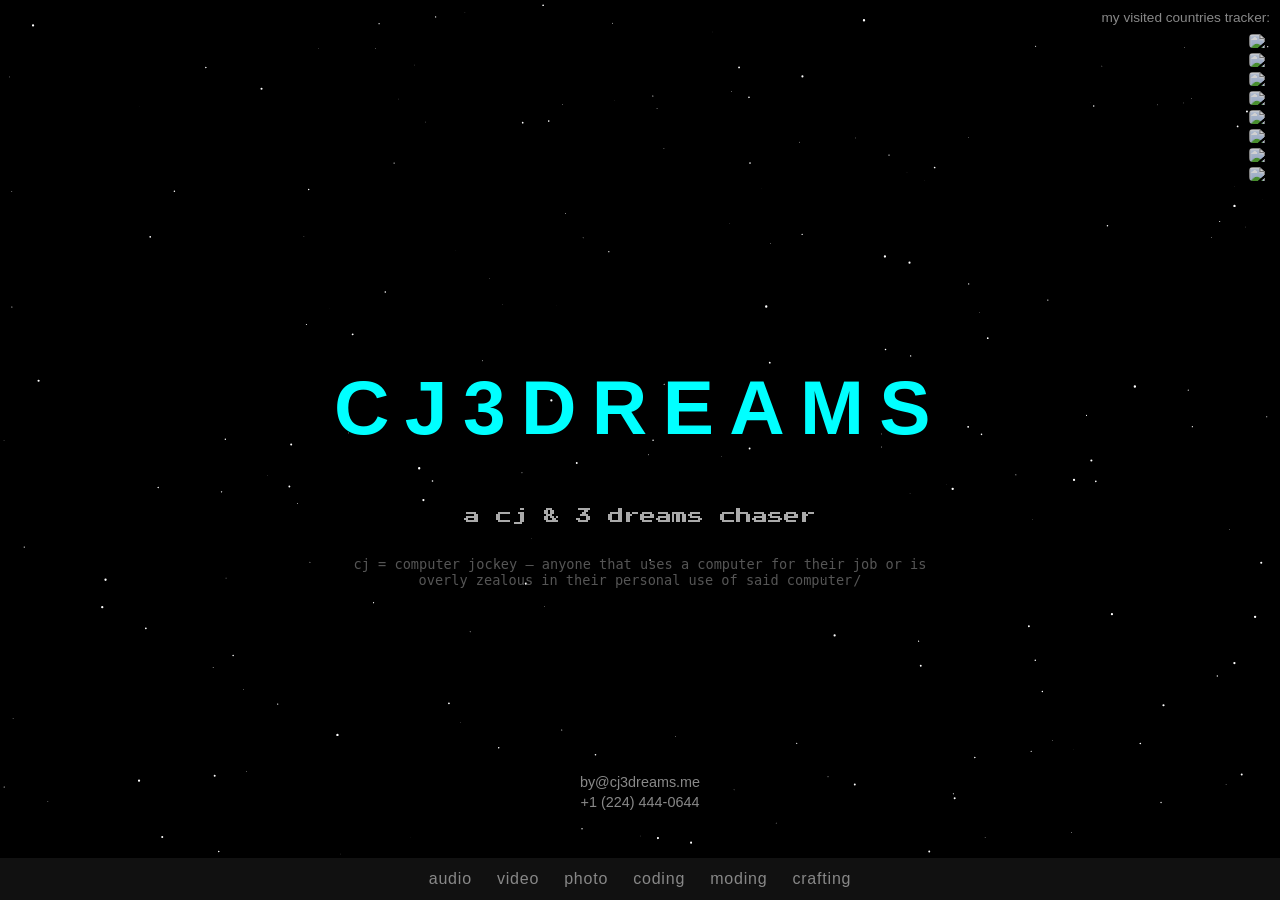
==== index.html @ e247a21a "Update index.html" ====
<!DOCTYPE html>
<html lang="en">
<head>
<meta charset="UTF-8">
<meta name="viewport" content="width=device-width, initial-scale=1.0">
<title>cj3dreams</title>
<style>

@keyframes slideIn { to {opacity:1; transform:translateY(0);} }
@keyframes fadeIn { to {opacity:1; transform:translateY(0);} }
@keyframes blink { 50% {opacity:0;} }
@keyframes fadeCosmos { 0%,100%{opacity:1;} 50%{opacity:0.9;} }

@keyframes pulse {
  0%,100% { color:#888; }
  50% { color:#00ffff; }
}

@media (max-width:768px){
  .hero h1{font-size:15vw;}   /* Увеличил CJ3DREAMS */
  .hero p{font-size:1rem;}
  footer{gap:10px; font-size:0.75rem;} /* Сделал меньше текст в footer */
  .flags img{width:18px;height:12px;}
}

body, html {
  margin:0; padding:0;
  font-family: 'Poppins', sans-serif;
  background:#000;
  color:#fff;
  overflow-x:hidden;
  position: relative;
}

canvas { position: fixed; top:0; left:0; z-index:0; }

.hero {
  position: relative; z-index:1;
  display: flex; flex-direction: column;
  justify-content: center; align-items: center;
  height:100vh; text-align:center; padding:0 20px;
}

.hero h1 {
  font-size:6vw;
  font-weight:900;
  letter-spacing:0.2em;
  color:#00ffff;
  text-transform:uppercase;
  opacity:0.9;
  animation: fadeSlideIn 2s ease-out forwards, pulseOpacity 12s ease-in-out infinite;
}

@keyframes fadeSlideIn {
  0% { opacity:0; transform: translateY(-50px); }
  50% { opacity:1; transform: translateY(20px); }
  100% { opacity:1; transform: translateY(0); }
}
@keyframes pulseOpacity {
  0%,20%   { opacity:0.9; } 
  50%      { opacity:0.5; } 
  80%,95% { opacity:0.9; } 
}

.hero p {
  font-family: 'Press Start 2P', monospace;
  font-size:1.0rem; margin-top:0.3rem;
  color:#aaa; opacity:0; transform:translateY(15px);
  animation:fadeIn 2s 2s forwards;
  position: relative;
  transition: color 0.1s, left 0.1s, top 0.1s;
}

@font-face {
    font-family: 'Telegrama';
    font-style: normal;
    font-weight: 400;
    src: local('Telegrama'), url('https://fonts.cdnfonts.com/s/26438/telegraw.woff') format('woff');
}

.hero small {
  font-family: 'Telegrama', monospace;  display: block;
  font-size: 0.85rem; color: #555; margin-top: 16px; max-width: 600px;
  text-align: center;
}

.cursor-blink::after {
  content:"/";
  animation: blink 1s steps(1) infinite;
  margin-left:1px;
}

footer {
  position: fixed; bottom:0; width:100%;
  background:#111; padding:12px 0;
  display:flex; justify-content:center; gap:25px;
  font-size:1rem; letter-spacing:0.05em; color:#888; z-index:1;
}
footer span:hover { color:#00ffff; cursor:pointer; transition:0.3s; }

.flags {
  position: fixed; top:10px; right:10px;
  display:flex; flex-direction:column;
  gap:5px; align-items:flex-end; z-index:1;
}
.flags small {
  color:#888; margin-bottom:4px; font-size:0.85rem;
  text-transform: lowercase;
  animation: pulse 3s infinite;
}
.flags img { 
  width:21px; 
  height:14px; 
  opacity:0.82; 
  border-radius:4px; 
  transition: transform 0.3s; 
}
.flags img:hover { transform: scale(1.5); }

.info-cards {
  position: fixed; left:50%; transform:translateX(-50%);
  bottom:90px; display:flex; flex-direction:column; gap:4px;
  z-index:1; align-items:center; color:#888; font-size:0.9rem;
  text-align:center;
}
.info-cards div { cursor: pointer; transition: color 0.3s; }
.info-cards div:hover { color: #00ffff; }

</style>

<link href="https://fonts.googleapis.com/css2?family=Press+Start+2P&display=swap" rel="stylesheet">
</head>
<body>

<audio id="bg-music" loop>
  <source src="audio.mp3" type="audio/mpeg">
  <source src="audio.ogg" type="audio/ogg">
</audio>

<canvas id="stars"></canvas>

<div class="hero">
  <h1>CJ3DREAMS</h1>
  <p id="glitch-text">a cj & 3 dreams chaser</p>
  <small class="cursor-blink">cj = computer jockey — anyone that uses a computer for their job or is overly zealous in their personal use of said computer</small>
</div>

<div class="flags">
  <small>my visited countries tracker:</small>
<img src="https://cdn.jsdelivr.net/gh/lipis/flag-icons/flags/4x3/de.svg" alt="Germany">
<img src="https://cdn.jsdelivr.net/gh/lipis/flag-icons/flags/4x3/dk.svg" alt="Denmark">
<img src="https://cdn.jsdelivr.net/gh/lipis/flag-icons/flags/4x3/fr.svg" alt="France">
<img src="https://cdn.jsdelivr.net/gh/lipis/flag-icons/flags/4x3/kz.svg" alt="Kazakhstan">
<img src="https://cdn.jsdelivr.net/gh/lipis/flag-icons/flags/4x3/tj.svg" alt="Tajikistan">
<img src="https://cdn.jsdelivr.net/gh/lipis/flag-icons/flags/4x3/tr.svg" alt="Turkey">
<img src="https://cdn.jsdelivr.net/gh/lipis/flag-icons/flags/4x3/uz.svg" alt="Uzbekistan">
<img src="https://cdn.jsdelivr.net/gh/lipis/flag-icons/flags/4x3/us.svg" alt="USA">
</div>

<footer>
  <span>audio</span>
  <span>video</span>
  <span>photo</span>
  <span>coding</span>
  <span>moding</span>
  <span>crafting</span>
</footer>

<div class="info-cards">
  <div onclick="window.location='mailto:by@cj3dreams.me'">by@cj3dreams.me</div>
  <div onclick="window.location='tel:+12244440644'">+1 (224) 444-0644</div>
</div>

<script>
const canvas = document.getElementById('stars');
const ctx = canvas.getContext('2d');

let stars = [];
function createStars() {
  const w = canvas.width = window.innerWidth;
  const h = canvas.height = window.innerHeight;
  const starsCount = Math.floor((w*h)/5000);
  stars = [];
  for(let i=0;i<starsCount;i++){
    stars.push({x:Math.random()*w, y:Math.random()*h, r:Math.random()*1.2, d:Math.random()*0.5+0.1});
  }
}
createStars();

function drawStars(){
  ctx.clearRect(0,0,canvas.width,canvas.height);
  ctx.fillStyle = 'white';
  ctx.beginPath();
  stars.forEach(s=>{
    ctx.moveTo(s.x,s.y);
    ctx.arc(s.x,s.y,s.r,0,Math.PI*2);
  });
  ctx.fill();
  updateStars();
}

function updateStars(){
  stars.forEach(s=>{
    s.y += s.d*0.2;
    if(s.y>canvas.height) s.y=0;
  });
}

function animate(){
  drawStars();
  requestAnimationFrame(animate);
}
animate();

window.addEventListener('resize', ()=>{ createStars(); });

// === FIX AUTOPLAY ===
const bgMusic = document.getElementById("bg-music");
document.body.addEventListener("click", () => {
  bgMusic.play().catch(()=>{});
}, { once:true });

// === GLITCH EFFECT ===
const glitchText = document.getElementById('glitch-text');
const originalText = glitchText.textContent;
glitchText.innerHTML = originalText.split('').map(c => `<span>${c}</span>`).join('');

const spans = glitchText.querySelectorAll('span');

function applyGlitch() {
  glitchText.style.background = 'linear-gradient(90deg, #fff 20%, #aaa 50%, #fff 80%)';
  glitchText.style.backgroundClip = 'text';
  glitchText.style.webkitBackgroundClip = 'text';
  glitchText.style.color = 'transparent';

  spans.forEach(span => {
    if(Math.random() < 0.15) { 
      const x = (Math.random()-0.3) * 2.1; 
      const y = (Math.random()-0.4) * 2.1;
      const gray = Math.floor(Math.random() * 100 + 150);
      span.style.position = 'relative';
      span.style.left = `${x}px`;
      span.style.top = `${y}px`;
      span.style.color = `rgb(${gray},${gray},${gray})`;
    } else {
      span.style.left = '1px';
      span.style.top = '0px';
      span.style.color = '#aaa';
    }
  });
}

function resetGlitch() {
  glitchText.style.background = 'none';
  glitchText.style.color = '#aaa';
  spans.forEach(span => {
    span.style.left = '0px';
    span.style.top = '0px';
    span.style.color = '#aaa';
  });
}

function glitchBurst(times=3, delay=120) {
  if(times <= 0) {
    setTimeout(() => glitchBurst(3, delay), 500 + Math.random()*1000);
    return;
  }
  applyGlitch();
  setTimeout(() => {
    resetGlitch();
    setTimeout(() => glitchBurst(times - 1, delay), delay);
  }, delay);
}

glitchBurst();
</script>

</body>
</html>
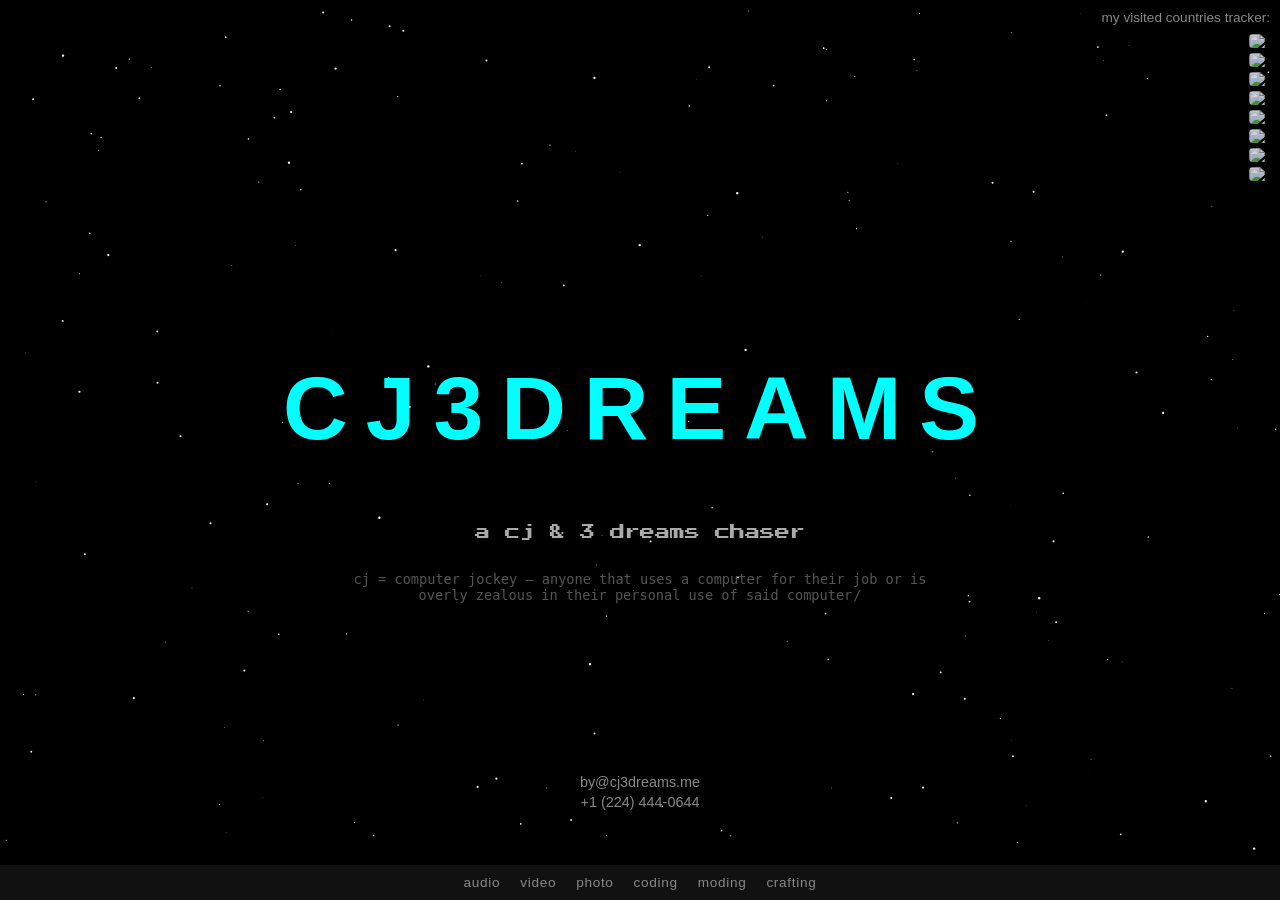
==== commit fbceb464: "Update index.html" ====
--- a/index.html
+++ b/index.html
@@ -17,9 +17,9 @@
 }
 
 @media (max-width:768px){
-  .hero h1{font-size:15vw;}   /* Увеличил CJ3DREAMS */
-  .hero p{font-size:1rem;}
-  footer{gap:10px; font-size:0.75rem;} /* Сделал меньше текст в footer */
+  .hero h1{font-size:17vw;}   /* Увеличил CJ3DREAMS в мобилке */
+  .hero p{font-size:0.9rem;}  /* Уменьшил подпись */
+  footer{gap:8px; font-size:0.7rem;} /* Меньше текст в footer */
   .flags img{width:18px;height:12px;}
 }
 
@@ -42,7 +42,7 @@
 }
 
 .hero h1 {
-  font-size:6vw;
+  font-size:7vw;   /* Увеличил на ПК */
   font-weight:900;
   letter-spacing:0.2em;
   color:#00ffff;
@@ -64,7 +64,7 @@
 
 .hero p {
   font-family: 'Press Start 2P', monospace;
-  font-size:1.0rem; margin-top:0.3rem;
+  font-size:0.95rem; margin-top:0.3rem; /* Чуть уменьшил */
   color:#aaa; opacity:0; transform:translateY(15px);
   animation:fadeIn 2s 2s forwards;
   position: relative;
@@ -92,9 +92,9 @@
 
 footer {
   position: fixed; bottom:0; width:100%;
-  background:#111; padding:12px 0;
-  display:flex; justify-content:center; gap:25px;
-  font-size:1rem; letter-spacing:0.05em; color:#888; z-index:1;
+  background:#111; padding:10px 0;
+  display:flex; justify-content:center; gap:20px;
+  font-size:0.85rem; letter-spacing:0.05em; color:#888; z-index:1;
 }
 footer span:hover { color:#00ffff; cursor:pointer; transition:0.3s; }
 
@@ -214,13 +214,33 @@
 
 window.addEventListener('resize', ()=>{ createStars(); });
 
-// === FIX AUTOPLAY ===
 const bgMusic = document.getElementById("bg-music");
-document.body.addEventListener("click", () => {
-  bgMusic.play().catch(()=>{});
-}, { once:true });
-
-// === GLITCH EFFECT ===
+
+function fadeAudio(audio, fadeIn = true, duration = 2000) {
+  let step = 0.05;
+  let interval = duration / (1/step);
+  if (fadeIn) {
+    audio.volume = 0;
+    audio.play().catch(()=>{});
+    let fade = setInterval(() => {
+      if (audio.volume < 1) audio.volume = Math.min(1, audio.volume + step);
+      else clearInterval(fade);
+    }, interval);
+  } else {
+    let fade = setInterval(() => {
+      if (audio.volume > 0) audio.volume = Math.max(0, audio.volume - step);
+      else { audio.pause(); clearInterval(fade); }
+    }, interval);
+  }
+}
+
+function startMusic() {
+  fadeAudio(bgMusic, true, 1500);
+}
+document.body.addEventListener("click", startMusic, { once:true });
+document.body.addEventListener("wheel", startMusic, { once:true });
+
+
 const glitchText = document.getElementById('glitch-text');
 const originalText = glitchText.textContent;
 glitchText.innerHTML = originalText.split('').map(c => `<span>${c}</span>`).join('');
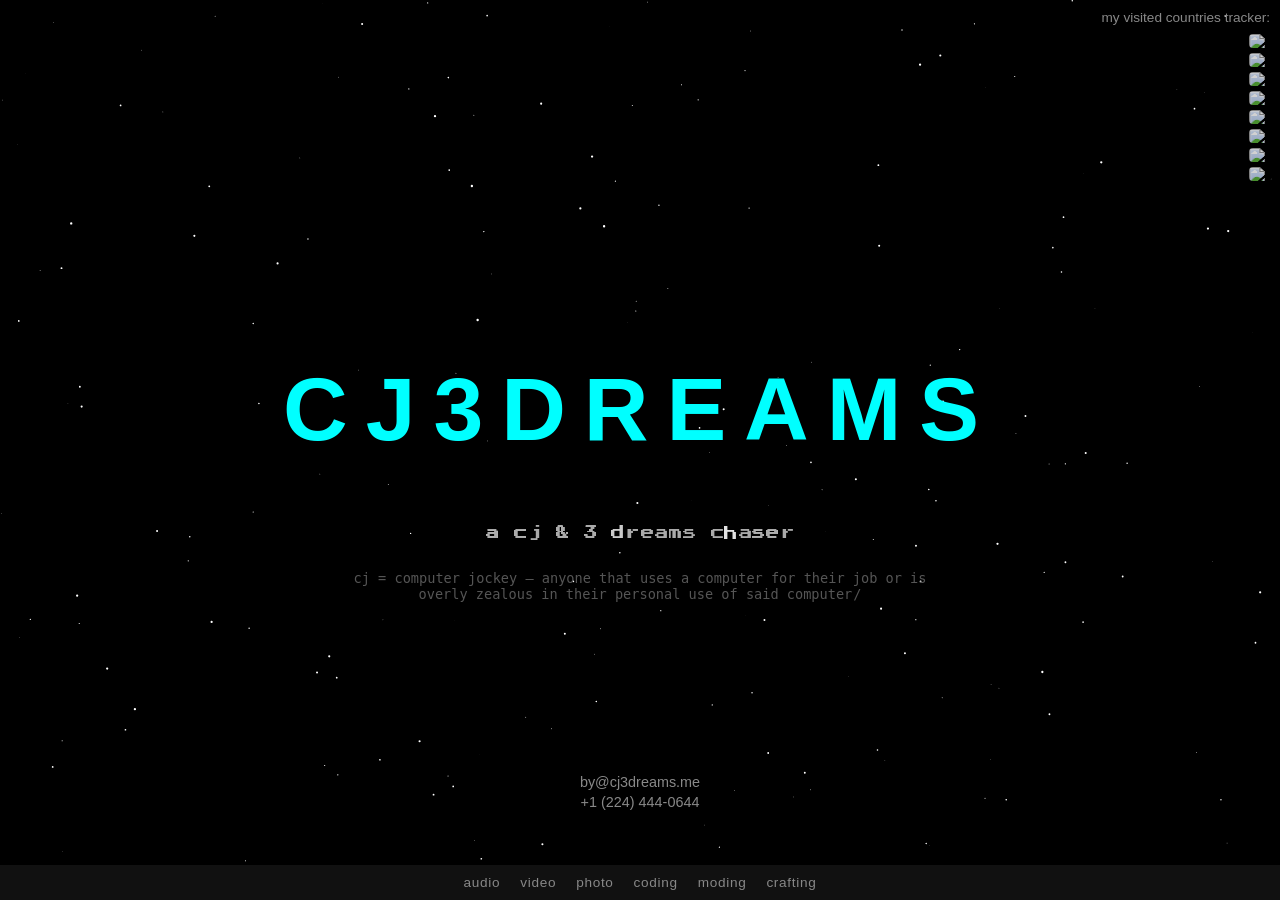
==== commit 86624ab6: "Update index.html" ====
--- a/index.html
+++ b/index.html
@@ -17,9 +17,9 @@
 }
 
 @media (max-width:768px){
-  .hero h1{font-size:17vw;}   /* Увеличил CJ3DREAMS в мобилке */
-  .hero p{font-size:0.9rem;}  /* Уменьшил подпись */
-  footer{gap:8px; font-size:0.7rem;} /* Меньше текст в footer */
+  .hero h1{font-size:17vw;}
+  .hero p{font-size:0.9rem;}
+  footer{gap:8px; font-size:0.7rem;}
   .flags img{width:18px;height:12px;}
 }
 
@@ -42,7 +42,7 @@
 }
 
 .hero h1 {
-  font-size:7vw;   /* Увеличил на ПК */
+  font-size:7vw;
   font-weight:900;
   letter-spacing:0.2em;
   color:#00ffff;
@@ -64,7 +64,7 @@
 
 .hero p {
   font-family: 'Press Start 2P', monospace;
-  font-size:0.95rem; margin-top:0.3rem; /* Чуть уменьшил */
+  font-size:0.85rem; margin-top:0.3rem;
   color:#aaa; opacity:0; transform:translateY(15px);
   animation:fadeIn 2s 2s forwards;
   position: relative;
@@ -79,7 +79,7 @@
 }
 
 .hero small {
-  font-family: 'Telegrama', monospace;  display: block;
+  font-family: 'Telegrama', monospace; display: block;
   font-size: 0.85rem; color: #555; margin-top: 16px; max-width: 600px;
   text-align: center;
 }
@@ -215,31 +215,26 @@
 window.addEventListener('resize', ()=>{ createStars(); });
 
 const bgMusic = document.getElementById("bg-music");
-
-function fadeAudio(audio, fadeIn = true, duration = 2000) {
-  let step = 0.05;
-  let interval = duration / (1/step);
-  if (fadeIn) {
-    audio.volume = 0;
-    audio.play().catch(()=>{});
-    let fade = setInterval(() => {
-      if (audio.volume < 1) audio.volume = Math.min(1, audio.volume + step);
-      else clearInterval(fade);
-    }, interval);
-  } else {
-    let fade = setInterval(() => {
-      if (audio.volume > 0) audio.volume = Math.max(0, audio.volume - step);
-      else { audio.pause(); clearInterval(fade); }
-    }, interval);
-  }
+bgMusic.volume = 0;
+
+let fadeDirection = 1; 
+const fadeSpeed = 0.0015; 
+function fadeAudio() {
+  bgMusic.volume += fadeDirection * fadeSpeed;
+  if(bgMusic.volume >= 1) fadeDirection = -1;
+  if(bgMusic.volume <= 0) fadeDirection = 1;
+  requestAnimationFrame(fadeAudio);
 }
 
 function startMusic() {
-  fadeAudio(bgMusic, true, 1500);
-}
+  bgMusic.play().catch(()=>{});
+  fadeAudio();
+  document.body.removeEventListener("click", startMusic);
+  document.body.removeEventListener("wheel", startMusic);
+}
+
 document.body.addEventListener("click", startMusic, { once:true });
 document.body.addEventListener("wheel", startMusic, { once:true });
-
 
 const glitchText = document.getElementById('glitch-text');
 const originalText = glitchText.textContent;
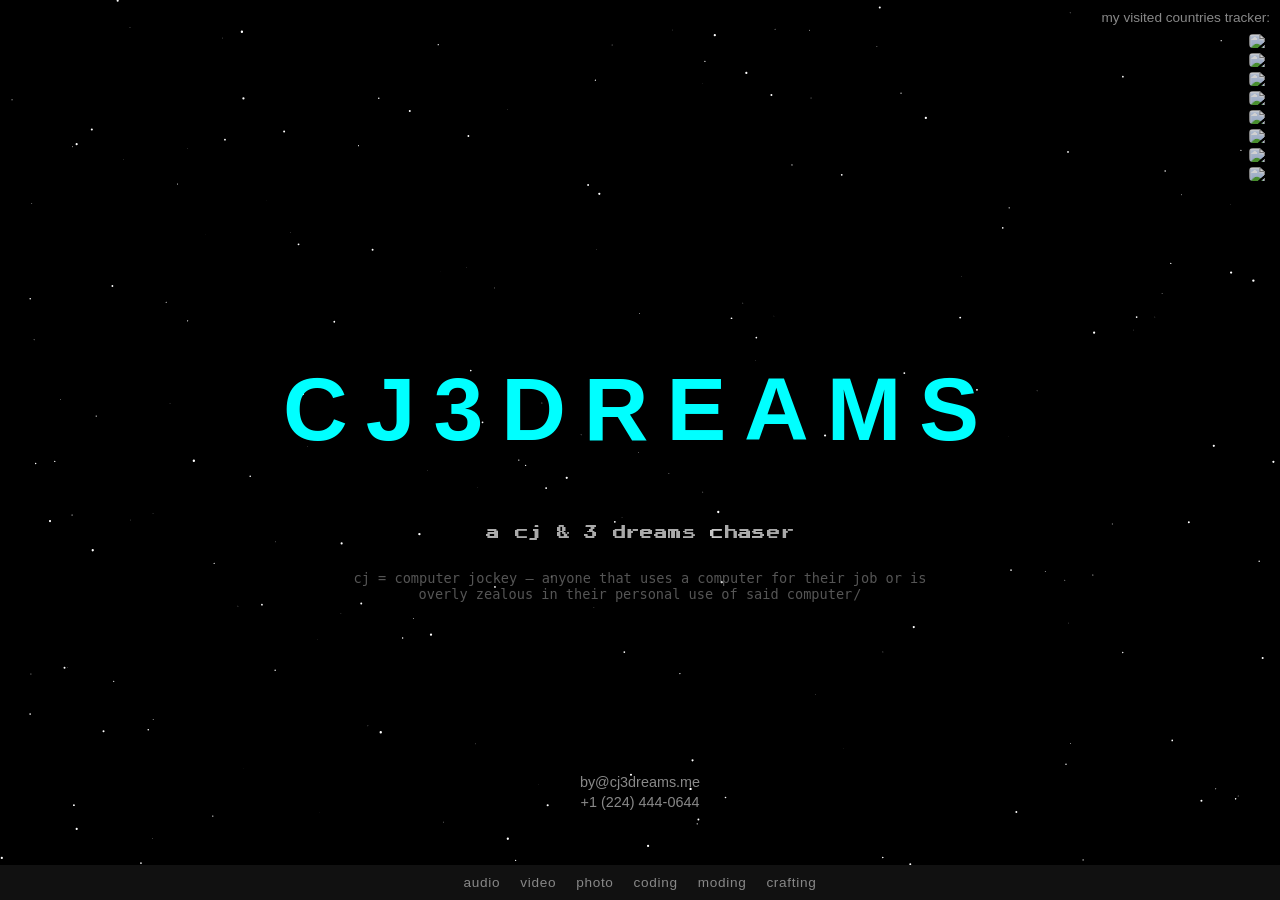
==== commit 1174e401: "Update index.html" ====
--- a/index.html
+++ b/index.html
@@ -4,8 +4,8 @@
 <meta charset="UTF-8">
 <meta name="viewport" content="width=device-width, initial-scale=1.0">
 <title>cj3dreams</title>
+<link rel="icon" href="favicon.ico" type="image/x-icon">
 <style>
-
 @keyframes slideIn { to {opacity:1; transform:translateY(0);} }
 @keyframes fadeIn { to {opacity:1; transform:translateY(0);} }
 @keyframes blink { 50% {opacity:0;} }
@@ -215,26 +215,7 @@
 window.addEventListener('resize', ()=>{ createStars(); });
 
 const bgMusic = document.getElementById("bg-music");
-bgMusic.volume = 0;
-
-let fadeDirection = 1; 
-const fadeSpeed = 0.0015; 
-function fadeAudio() {
-  bgMusic.volume += fadeDirection * fadeSpeed;
-  if(bgMusic.volume >= 1) fadeDirection = -1;
-  if(bgMusic.volume <= 0) fadeDirection = 1;
-  requestAnimationFrame(fadeAudio);
-}
-
-function startMusic() {
-  bgMusic.play().catch(()=>{});
-  fadeAudio();
-  document.body.removeEventListener("click", startMusic);
-  document.body.removeEventListener("wheel", startMusic);
-}
-
-document.body.addEventListener("click", startMusic, { once:true });
-document.body.addEventListener("wheel", startMusic, { once:true });
+document.body.addEventListener("click", ()=>{ bgMusic.play().catch(()=>{}); }, { once:true });
 
 const glitchText = document.getElementById('glitch-text');
 const originalText = glitchText.textContent;
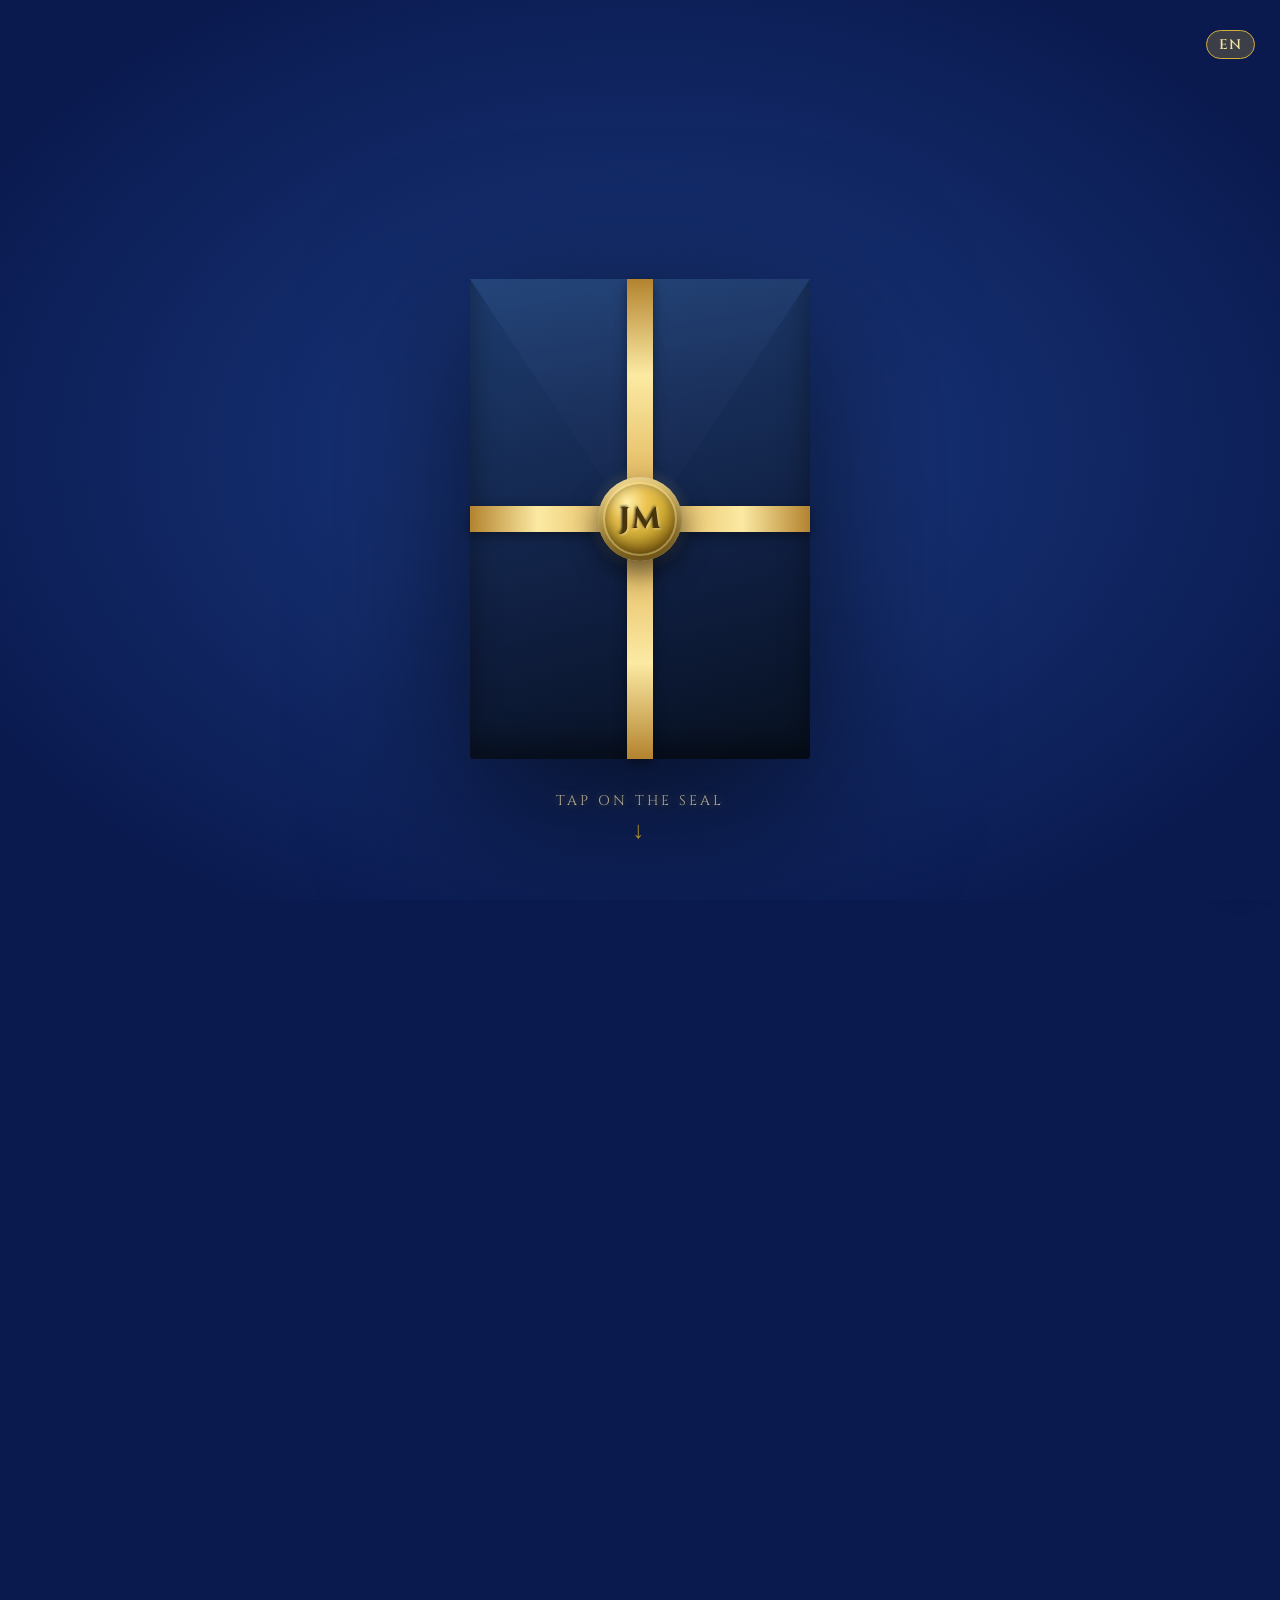
==== commit f4e02d6f: "Add files via upload" ====
--- a/index.html
+++ b/index.html
@@ -1,275 +1,410 @@
-<!DOCTYPE html>
-<html lang="en">
-<head>
-<meta charset="UTF-8">
-<meta name="viewport" content="width=device-width, initial-scale=1.0">
-<title>cj3dreams</title>
-<link rel="icon" href="favicon.ico" type="image/x-icon">
-<style>
-@keyframes slideIn { to {opacity:1; transform:translateY(0);} }
-@keyframes fadeIn { to {opacity:1; transform:translateY(0);} }
-@keyframes blink { 50% {opacity:0;} }
-@keyframes fadeCosmos { 0%,100%{opacity:1;} 50%{opacity:0.9;} }
-
-@keyframes pulse {
-  0%,100% { color:#888; }
-  50% { color:#00ffff; }
-}
-
-@media (max-width:768px){
-  .hero h1{font-size:17vw;}
-  .hero p{font-size:0.9rem;}
-  footer{gap:8px; font-size:0.7rem;}
-  .flags img{width:18px;height:12px;}
-}
-
-body, html {
-  margin:0; padding:0;
-  font-family: 'Poppins', sans-serif;
-  background:#000;
-  color:#fff;
-  overflow-x:hidden;
-  position: relative;
-}
-
-canvas { position: fixed; top:0; left:0; z-index:0; }
-
-.hero {
-  position: relative; z-index:1;
-  display: flex; flex-direction: column;
-  justify-content: center; align-items: center;
-  height:100vh; text-align:center; padding:0 20px;
-}
-
-.hero h1 {
-  font-size:7vw;
-  font-weight:900;
-  letter-spacing:0.2em;
-  color:#00ffff;
-  text-transform:uppercase;
-  opacity:0.9;
-  animation: fadeSlideIn 2s ease-out forwards, pulseOpacity 12s ease-in-out infinite;
-}
-
-@keyframes fadeSlideIn {
-  0% { opacity:0; transform: translateY(-50px); }
-  50% { opacity:1; transform: translateY(20px); }
-  100% { opacity:1; transform: translateY(0); }
-}
-@keyframes pulseOpacity {
-  0%,20%   { opacity:0.9; } 
-  50%      { opacity:0.5; } 
-  80%,95% { opacity:0.9; } 
-}
-
-.hero p {
-  font-family: 'Press Start 2P', monospace;
-  font-size:0.85rem; margin-top:0.3rem;
-  color:#aaa; opacity:0; transform:translateY(15px);
-  animation:fadeIn 2s 2s forwards;
-  position: relative;
-  transition: color 0.1s, left 0.1s, top 0.1s;
-}
-
-@font-face {
-    font-family: 'Telegrama';
-    font-style: normal;
-    font-weight: 400;
-    src: local('Telegrama'), url('https://fonts.cdnfonts.com/s/26438/telegraw.woff') format('woff');
-}
-
-.hero small {
-  font-family: 'Telegrama', monospace; display: block;
-  font-size: 0.85rem; color: #555; margin-top: 16px; max-width: 600px;
-  text-align: center;
-}
-
-.cursor-blink::after {
-  content:"/";
-  animation: blink 1s steps(1) infinite;
-  margin-left:1px;
-}
-
-footer {
-  position: fixed; bottom:0; width:100%;
-  background:#111; padding:10px 0;
-  display:flex; justify-content:center; gap:20px;
-  font-size:0.85rem; letter-spacing:0.05em; color:#888; z-index:1;
-}
-footer span:hover { color:#00ffff; cursor:pointer; transition:0.3s; }
-
-.flags {
-  position: fixed; top:10px; right:10px;
-  display:flex; flex-direction:column;
-  gap:5px; align-items:flex-end; z-index:1;
-}
-.flags small {
-  color:#888; margin-bottom:4px; font-size:0.85rem;
-  text-transform: lowercase;
-  animation: pulse 3s infinite;
-}
-.flags img { 
-  width:21px; 
-  height:14px; 
-  opacity:0.82; 
-  border-radius:4px; 
-  transition: transform 0.3s; 
-}
-.flags img:hover { transform: scale(1.5); }
-
-.info-cards {
-  position: fixed; left:50%; transform:translateX(-50%);
-  bottom:90px; display:flex; flex-direction:column; gap:4px;
-  z-index:1; align-items:center; color:#888; font-size:0.9rem;
-  text-align:center;
-}
-.info-cards div { cursor: pointer; transition: color 0.3s; }
-.info-cards div:hover { color: #00ffff; }
-
-</style>
-
-<link href="https://fonts.googleapis.com/css2?family=Press+Start+2P&display=swap" rel="stylesheet">
-</head>
-<body>
-
-<audio id="bg-music" loop>
-  <source src="audio.mp3" type="audio/mpeg">
-  <source src="audio.ogg" type="audio/ogg">
-</audio>
-
-<canvas id="stars"></canvas>
-
-<div class="hero">
-  <h1>CJ3DREAMS</h1>
-  <p id="glitch-text">a cj & 3 dreams chaser</p>
-  <small class="cursor-blink">cj = computer jockey — anyone that uses a computer for their job or is overly zealous in their personal use of said computer</small>
-</div>
-
-<div class="flags">
-  <small>my visited countries tracker:</small>
-<img src="https://cdn.jsdelivr.net/gh/lipis/flag-icons/flags/4x3/de.svg" alt="Germany">
-<img src="https://cdn.jsdelivr.net/gh/lipis/flag-icons/flags/4x3/dk.svg" alt="Denmark">
-<img src="https://cdn.jsdelivr.net/gh/lipis/flag-icons/flags/4x3/fr.svg" alt="France">
-<img src="https://cdn.jsdelivr.net/gh/lipis/flag-icons/flags/4x3/kz.svg" alt="Kazakhstan">
-<img src="https://cdn.jsdelivr.net/gh/lipis/flag-icons/flags/4x3/tj.svg" alt="Tajikistan">
-<img src="https://cdn.jsdelivr.net/gh/lipis/flag-icons/flags/4x3/tr.svg" alt="Turkey">
-<img src="https://cdn.jsdelivr.net/gh/lipis/flag-icons/flags/4x3/uz.svg" alt="Uzbekistan">
-<img src="https://cdn.jsdelivr.net/gh/lipis/flag-icons/flags/4x3/us.svg" alt="USA">
-</div>
-
-<footer>
-  <span>audio</span>
-  <span>video</span>
-  <span>photo</span>
-  <span>coding</span>
-  <span>moding</span>
-  <span>crafting</span>
-</footer>
-
-<div class="info-cards">
-  <div onclick="window.location='mailto:by@cj3dreams.me'">by@cj3dreams.me</div>
-  <div onclick="window.location='tel:+12244440644'">+1 (224) 444-0644</div>
-</div>
-
-<script>
-const canvas = document.getElementById('stars');
-const ctx = canvas.getContext('2d');
-
-let stars = [];
-function createStars() {
-  const w = canvas.width = window.innerWidth;
-  const h = canvas.height = window.innerHeight;
-  const starsCount = Math.floor((w*h)/5000);
-  stars = [];
-  for(let i=0;i<starsCount;i++){
-    stars.push({x:Math.random()*w, y:Math.random()*h, r:Math.random()*1.2, d:Math.random()*0.5+0.1});
-  }
-}
-createStars();
-
-function drawStars(){
-  ctx.clearRect(0,0,canvas.width,canvas.height);
-  ctx.fillStyle = 'white';
-  ctx.beginPath();
-  stars.forEach(s=>{
-    ctx.moveTo(s.x,s.y);
-    ctx.arc(s.x,s.y,s.r,0,Math.PI*2);
-  });
-  ctx.fill();
-  updateStars();
-}
-
-function updateStars(){
-  stars.forEach(s=>{
-    s.y += s.d*0.2;
-    if(s.y>canvas.height) s.y=0;
-  });
-}
-
-function animate(){
-  drawStars();
-  requestAnimationFrame(animate);
-}
-animate();
-
-window.addEventListener('resize', ()=>{ createStars(); });
-
-const bgMusic = document.getElementById("bg-music");
-document.body.addEventListener("click", ()=>{ bgMusic.play().catch(()=>{}); }, { once:true });
-
-const glitchText = document.getElementById('glitch-text');
-const originalText = glitchText.textContent;
-glitchText.innerHTML = originalText.split('').map(c => `<span>${c}</span>`).join('');
-
-const spans = glitchText.querySelectorAll('span');
-
-function applyGlitch() {
-  glitchText.style.background = 'linear-gradient(90deg, #fff 20%, #aaa 50%, #fff 80%)';
-  glitchText.style.backgroundClip = 'text';
-  glitchText.style.webkitBackgroundClip = 'text';
-  glitchText.style.color = 'transparent';
-
-  spans.forEach(span => {
-    if(Math.random() < 0.15) { 
-      const x = (Math.random()-0.3) * 2.1; 
-      const y = (Math.random()-0.4) * 2.1;
-      const gray = Math.floor(Math.random() * 100 + 150);
-      span.style.position = 'relative';
-      span.style.left = `${x}px`;
-      span.style.top = `${y}px`;
-      span.style.color = `rgb(${gray},${gray},${gray})`;
-    } else {
-      span.style.left = '1px';
-      span.style.top = '0px';
-      span.style.color = '#aaa';
-    }
-  });
-}
-
-function resetGlitch() {
-  glitchText.style.background = 'none';
-  glitchText.style.color = '#aaa';
-  spans.forEach(span => {
-    span.style.left = '0px';
-    span.style.top = '0px';
-    span.style.color = '#aaa';
-  });
-}
-
-function glitchBurst(times=3, delay=120) {
-  if(times <= 0) {
-    setTimeout(() => glitchBurst(3, delay), 500 + Math.random()*1000);
-    return;
-  }
-  applyGlitch();
-  setTimeout(() => {
-    resetGlitch();
-    setTimeout(() => glitchBurst(times - 1, delay), delay);
-  }, delay);
-}
-
-glitchBurst();
-</script>
-
-</body>
-</html>
+<!DOCTYPE html>
+<html lang="ru">
+
+<head>
+  <link rel="icon" type="image/png" sizes="96x96" href="favicon96.png">
+  <link rel="icon" type="image/png" sizes="32x32" href="favicon32.png">
+  <link rel="icon" type="image/png" sizes="16x16" href="favicon16.png">
+  <meta charset="UTF-8">
+  <meta name="color-scheme" content="light only">
+  <meta name="viewport"
+    content="width=device-width, initial-scale=1.0, maximum-scale=1.0, user-scalable=no, viewport-fit=cover">
+  <title>Приглашение на свадьбу</title>
+  <link rel="preconnect" href="https://fonts.googleapis.com">
+  <link
+    href="https://fonts.googleapis.com/css2?family=Cormorant+Garamond:ital,wght@0,300;0,400;0,500;0,600;1,400&family=Cinzel:wght@400;500;600;700&family=Tangerine:wght@400;700&family=Great+Vibes&display=swap"
+    rel="stylesheet">
+  <!-- Подключаем CSS -->
+  <link rel="stylesheet" href="css/base.css">
+  <link rel="stylesheet" href="css/0-envelope.css">
+  <link rel="stylesheet" href="css/1-hero.css">
+  <link rel="stylesheet" href="css/2-countdown-quran.css">
+  <link rel="stylesheet" href="css/3-timeline.css">
+  <link rel="stylesheet" href="css/4-venue.css">
+  <link rel="stylesheet" href="css/5-footer.css">
+</head>
+
+<body>
+
+  <!-- ЕДИНЫЙ НЕПРЕРЫВНЫЙ ФОН ДЛЯ ВСЕЙ СТРАНИЦЫ -->
+  <div class="bg-fixed" aria-hidden="true"></div>
+
+  <!-- ============ 0. КОНВЕРТ ============ -->
+  <div class="invitation-screen" id="invitationScreen">
+    <div class="bg-particles" id="bgParticles"></div>
+
+    <div class="invitation-wrapper">
+      <div class="lang-switcher" id="langSwitcher">
+        <button class="lang-switcher-btn" title="Выбрать язык">RU</button>
+      </div>
+      <div class="envelope-float" id="envelopeFloat" style="margin-top: 25vh;">
+
+
+        <div class="envelope-3d" id="envelope3d">
+
+          <!-- Задняя стенка конверта -->
+          <div class="env-back"></div>
+
+          <!-- Карточка -->
+          <div class="env-card" id="envCard">
+            <div class="env-card-glow"></div>
+            <div class="env-card-inner">
+              <div class="ec-orn">✦</div>
+              <div class="ec-mono gold-shine" id="monogram">MJ</div>
+              <div class="ec-title">Wedding Invitation</div>
+              <div class="ec-divider"></div>
+              <div class="ec-text" data-lang-key="envelope_text">Мы рады пригласить Вас<br>наше свадебное торжество
+              </div>
+              <div class="ec-orn">✦</div>
+            </div>
+          </div>
+
+          <!-- Карман -->
+          <div class="env-pocket"></div>
+
+          <!-- Ленты -->
+          <div class="env-ribbon-vertical" id="ribbonV"></div>
+          <div class="env-ribbon-horizontal" id="ribbonH"></div>
+
+          <!-- Клапан -->
+          <div class="env-flap" id="envFlap"></div>
+
+          <!-- Восковая печать -->
+          <div class="env-seal" id="envSeal">
+            <div class="wax-glow"></div>
+            <div class="wax-body">
+              <div class="wax-stamp" id="waxMonogram"></div>
+            </div>
+            <div class="wax-crack crack-1"></div>
+            <div class="wax-crack crack-2"></div>
+          </div>
+
+        </div>
+      </div>
+
+      <div class="open-hint" id="openHint">
+        <span class="hint-glow" data-lang-key="open_hint">Снимите печать</span>
+        <div class="hint-arrow">↓</div>
+      </div>
+    </div>
+
+    <div class="spark-field" id="sparkField"></div>
+  </div>
+
+  <!-- ============ ОСНОВНОЙ КОНТЕНТ ============ -->
+  <main class="content" id="content">
+
+    <div class="bg-decorations" id="bgDecorations">
+      <div class="petals" id="petals"></div>
+      <div class="crystal-rain" id="crystalRain"></div>
+      <div class="ambient-sparkle" id="ambientSparkle"></div>
+      <div class="floral-drift" id="floralDrift"></div>
+    </div>
+
+
+    <!-- 1. HERO -->
+    <section class="hero">
+      <div class="hero-bg"></div>
+      <div class="hero-overlay"></div>
+
+      <div class="hero-florals" aria-hidden="true">
+        <span class="floral fl-1">❀</span>
+        <span class="floral fl-2">❀</span>
+        <span class="floral fl-3">❀</span>
+        <span class="floral fl-4">❀</span>
+      </div>
+
+      <div class="chandeliers">
+        <span></span><span></span><span></span><span></span><span></span>
+      </div>
+
+      <div class="hero-inner reveal">
+        <div class="hero-topline" data-lang-key="hero_topline">— Приглашаем —<br>— на свадебное торжество —</div>
+        <div class="hero-monogram">
+          <span class="mono-letter gold-shine" id="monogram">JM</span>
+        </div>
+
+        <h1 class="hero-names">
+          <span class="names-row fit-text" id="namesRow">
+            <span class="name-shine" id="groomName">Джамшед</span>
+            <span class="names-and">&amp;</span>
+            <span class="name-shine" id="brideName">Муздалифа</span>
+          </span>
+        </h1>
+
+        <div class="hero-line"></div>
+        <div class="hero-date" id="weddingDate">7 ноября 2026</div>
+
+        <div class="hero-quran">
+          <div class="hq-orn">❁❁❁</div>
+          <p class="hq-translate" data-lang-key="quran_1_translate">«И сотворили Мы вас парами»</p>
+          <div class="hq-ref" data-lang-key="quran_1_ref">— Коран, Сура 78 «Весть», аят 8 —</div>
+        </div>
+
+        <div class="scroll-down">
+          <div class="mouse"></div>
+          <span data-lang-key="scroll_down">Листайте вниз</span>
+        </div>
+      </div>
+    </section>
+
+    <!-- 2. ОБРАТНЫЙ ОТСЧЁТ + АЯТ -->
+    <section class="countdown-sec reveal">
+      <h2 class="section-title" data-lang-key="countdown_title">До торжества осталось</h2>
+      <div class="countdown" id="countdown">
+        <div class="cd-item"><span class="cd-num" id="cdDays">00</span><span class="cd-label"
+            data-lang-key="cd_days">дней</span></div>
+        <div class="cd-item"><span class="cd-num" id="cdHours">00</span><span class="cd-label"
+            data-lang-key="cd_hours">часов</span></div>
+        <div class="cd-item"><span class="cd-num" id="cdMins">00</span><span class="cd-label"
+            data-lang-key="cd_mins">минут</span></div>
+        <div class="cd-item"><span class="cd-num" id="cdSecs">00</span><span class="cd-label"
+            data-lang-key="cd_secs">секунд</span></div>
+      </div>
+    </section>
+
+    <section class="quran-sec reveal">
+      <div class="quran-frame">
+        <div class="quran-corner tl"></div>
+        <div class="quran-corner tr"></div>
+        <div class="quran-corner bl"></div>
+        <div class="quran-corner br"></div>
+        <div class="quran-orn">❁</div>
+        <p class="quran-translate" data-lang-key="quran_2_translate">«И из Его знамений — то, что Он сотворил для вас из
+          вас самих супругов, чтобы вы находили в них покой, и установил между вами любовь и милосердие»</p>
+        <div class="quran-divider"><span>❖</span></div>
+        <div class="quran-ref" data-lang-key="quran_2_ref">Сура Ар-Рум, 30:21</div>
+      </div>
+    </section>
+
+    <!-- 3. ТАЙМЛАЙН -->
+    <section class="timeline-sec">
+      <h2 class="section-title reveal" data-lang-key="timeline_title">Ход торжества</h2>
+      <div class="timeline" id="timeline">
+        <div class="tl-progress" id="tlProgress"></div>
+
+        <div class="tl-item reveal" data-side="left">
+          <div class="tl-dot"><span class="tl-icon">🌅</span></div>
+          <div class="tl-card">
+            <div class="tl-time">08:00</div>
+            <h3 class="tl-name" data-lang-key="tl_name_1">Оши Нахор</h3>
+            <p class="tl-desc" data-lang-key="tl_desc_1">Утренний плов — древняя традиция, объединяющая семьи за одним
+              дастарханом.</p>
+          </div>
+        </div>
+
+        <div class="tl-item reveal" data-side="right">
+          <div class="tl-dot"><span class="tl-icon">🤵</span></div>
+          <div class="tl-card">
+            <div class="tl-time">14:00</div>
+            <h3 class="tl-name" data-lang-key="tl_name_2">Ҷўра-домод</h3>
+            <p class="tl-desc" data-lang-key="tl_desc_2">Сбор друзей жениха и торжественные проводы по традиции.</p>
+          </div>
+        </div>
+
+        <div class="tl-item reveal" data-side="left">
+          <div class="tl-dot"><span class="tl-icon">💍</span></div>
+          <div class="tl-card">
+            <div class="tl-time">15:30</div>
+            <h3 class="tl-name" data-lang-key="tl_name_3">Церемония</h3>
+            <p class="tl-desc" data-lang-key="tl_desc_3">Торжественная регистрация и обмен клятвами перед близкими.</p>
+          </div>
+        </div>
+
+        <div class="tl-item reveal" data-side="right">
+          <div class="tl-dot"><span class="tl-icon">🍽️</span></div>
+          <div class="tl-card">
+            <div class="tl-time">18:00</div>
+            <h3 class="tl-name" data-lang-key="tl_name_4">Свадебный банкет</h3>
+            <p class="tl-desc" data-lang-key="tl_desc_4">Праздничный ужин, музыка и первый танец молодожёнов.</p>
+          </div>
+        </div>
+
+        <div class="tl-item reveal" data-side="left">
+          <div class="tl-dot"><span class="tl-icon">🎂</span></div>
+          <div class="tl-card">
+            <div class="tl-time">20:00</div>
+            <h3 class="tl-name" data-lang-key="tl_name_5">Свадебный торт</h3>
+            <p class="tl-desc" data-lang-key="tl_desc_5">Разрезание торта и сладкий момент под звёздным светом люстр.
+            </p>
+          </div>
+        </div>
+
+        <div class="tl-item reveal" data-side="right">
+          <div class="tl-dot"><span class="tl-icon">🌙</span></div>
+          <div class="tl-card">
+            <div class="tl-time">21:00</div>
+            <h3 class="tl-name" data-lang-key="tl_name_6">Завершение торжества</h3>
+            <p class="tl-desc" data-lang-key="tl_desc_6">Тёплые объятия, слова благодарности и добрые пожелания на
+              прощание.</p>
+          </div>
+        </div>
+      </div>
+    </section>
+
+    <!-- 4. МЕСТО ПРОВЕДЕНИЯ -->
+    <section class="venue-sec reveal">
+      <h2 class="section-title" data-lang-key="venue_title">Место торжества</h2>
+      <div class="venue-card">
+        <div class="venue-florals">❀ ❦ ❀</div>
+        <div class="venue-icon">📍</div>
+        <h3 class="venue-name" id="venueName">Свадебный зал «Tajmahal»</h3>
+        <p class="venue-addr" id="venueAddr">Tajmahal Diamond, Худжанд</p>
+        <div class="venue-map">
+          <iframe id="mapFrame"
+            src="https://www.google.com/maps?q=Tajmahal+Diamonds+Hall&ll=40.2984074,69.6478986&z=18&output=embed"
+            loading="lazy" referrerpolicy="no-referrer-when-downgrade"></iframe>
+        </div>
+        <a class="venue-btn" id="mapBtn" data-lang-key="open_map" href="https://maps.app.goo.gl/HWGpkXRQCatr9p626"
+          target="_blank">Открыть в картах</a>
+      </div>
+    </section>
+
+    <!-- 5. ФУТЕР -->
+    <footer class="footer reveal">
+
+      <!-- 1. Карусель поздравлений -->
+      <div class="wishes-count" id="wishesCount">0</div>
+      <div class="wishes-carousel swiper">
+        <div class="swiper-wrapper" id="wishesList"></div>
+        <div class="swiper-pagination"></div>
+      </div>
+
+      <div class="footer-divider"></div>
+
+      <!-- 2. Окно "Оставить поздравление" -->
+      <button class="rsvp-btn" id="wishOpenBtn" data-lang-key="wish_open_btn">Оставить поздравление</button>
+      <div class="modal-overlay" id="wishModal">
+        <div class="modal-box">
+          <span class="close-modal" id="wishModalClose">&times;</span>
+          <h3 data-lang-key="wish_modal_title">Оставить поздравление</h3>
+          <form id="wishForm" class="modal-form">
+            <div class="form-group">
+              <label for="wishName" data-lang-key="wish_name_label">Ваше имя</label>
+              <input type="text" id="wishName" required minlength="2">
+            </div>
+            <div class="form-group">
+              <label for="wishText" data-lang-key="wish_text_label">Ваше поздравление</label>
+              <textarea id="wishText" rows="4" required minlength="6"></textarea>
+            </div>
+            <div class="checkbox-group">
+              <input type="checkbox" id="wishConsent" required>
+              <label for="wishConsent" data-lang-key="wish_consent">Я даю согласие на публикацию моего поздравления на
+                сайте после предварительной проверки организаторами свадьбы и я понимаю, что окончательное решение о
+                публикации остаётся за ними.</label>
+            </div>
+            <button type="submit" class="rsvp-btn" data-lang-key="wish_submit">Отправить</button>
+          </form>
+          <div class="modal-success" id="wishSuccess">
+            <span class="emoji">📨</span>
+            <span data-lang-key="wish_sent_text">Спасибо! Ваше поздравление отправлено на модерацию и будет опубликовано
+              после проверки.</span>
+          </div>
+        </div>
+      </div>
+
+      <!-- Сообщение снаружи (вместо кнопки после отправки) -->
+      <div id="wishSuccessOutside" class="modal-success" style="display: none;">
+        <span class="emoji">📨</span>
+        <span data-lang-key="wish_sent_text">Спасибо! Ваше поздравление отправлено на модерацию и будет опубликовано
+          после проверки.</span>
+      </div>
+
+      <div class="footer-divider"></div>
+
+      <!-- 3. Монограмма и имена (существующий блок) -->
+      <div class="footer-mono gold-shine" id="footMono">MJ</div>
+      <p class="footer-names">
+        <span class="fit-text" id="footNamesWrap">
+          <span class="name-shine" id="footNames">Джамшед</span>
+          <span class="names-and">&amp;</span>
+          <span class="name-shine">Муздалифа</span>
+        </span>
+      </p>
+      <p class="footer-date" id="footDate">07.11.2026</p>
+
+      <div class="footer-divider"></div>
+
+      <!-- 4. Модальное окно RSVP (открывается через старую кнопку) -->
+      <div class="modal-overlay" id="rsvpModal">
+        <div class="modal-box">
+          <span class="close-modal" id="rsvpModalClose">&times;</span>
+          <h3 data-lang-key="rsvp_modal_title">Подтверждение участия</h3>
+          <form id="rsvpForm" class="modal-form">
+            <div class="form-group">
+              <label for="rsvpName" data-lang-key="rsvp_name_label">Ваше имя</label>
+              <input type="text" id="rsvpName" required>
+            </div>
+            <div class="form-group">
+              <label for="rsvpPhone" data-lang-key="rsvp_phone_label">Телефон (необязательно)</label>
+              <input type="tel" id="rsvpPhone" placeholder="+ХХХ...">
+            </div>
+            <div class="form-group">
+              <label for="rsvpSide" data-lang-key="rsvp_side_label">Вы со стороны</label>
+              <select id="rsvpSide" required>
+                <option value="groom" data-lang-key="rsvp_side_groom" selected>Жениха</option>
+                <option value="bride" data-lang-key="rsvp_side_bride">Невесты</option>
+              </select>
+            </div>
+            <div class="form-group">
+              <label for="rsvpGuests" data-lang-key="rsvp_guests_label">Количество гостей</label>
+              <select id="rsvpGuests" required>
+                <option value="1" selected>1</option>
+                <option value="2">2</option>
+                <option value="3">3</option>
+                <option value="4+">4+</option>
+              </select>
+            </div>
+            <button type="submit" class="rsvp-btn" data-lang-key="rsvp_submit">Подтвердить</button>
+          </form>
+
+          <div class="modal-success" id="rsvpSuccess">
+            <span class="emoji">✅</span>
+            <span data-lang-key="rsvp_sent_text">Спасибо! Мы учли ваше присутствие.</span>
+          </div>
+        </div>
+      </div>
+
+      <!-- Сообщение снаружи (вместо кнопки после отправки) -->
+      <div id="rsvpSuccessOutside" class="modal-success" style="display: none;">
+        <span class="emoji">✅</span>
+        <span data-lang-key="rsvp_sent_text">Спасибо! Мы учли ваше присутствие.</span>
+      </div>
+
+      <!-- 5. Старый блок RSVP (теперь он открывает модалку, номер телефона убран) -->
+      <div class="footer-rsvp">
+        <div class="rsvp-orn">❦</div>
+        <h2 class="rsvp-title" data-lang-key="rsvp_title">Будем рады видеть вас</h2>
+        <!-- Кнопка теперь открывает модальное окно, а не звонит -->
+        <button class="rsvp-btn" id="rsvpOpenBtn" data-lang-key="rsvp_btn">Подтвердить участие</button>
+      </div>
+
+      <!-- 6. Сердечки -->
+      <div class="footer-hearts">❤</div>
+    </footer>
+  </main>
+
+  <!-- Кнопка музыки -->
+  <button class="music-btn" id="musicBtn" title="Музыка">♪</button>
+  <audio id="bgMusic" loop preload="auto">
+    <source src="assets/audio/audio.opus" type="audio/mpeg">
+  </audio>
+
+  <!-- Подключаем JavaScript -->
+  <script src="js/config.js"></script>
+  <script src="js/utils.js"></script>
+  <script src="js/i18n.js"></script>
+  <script src="js/0-envelope.js"></script>
+  <script src="js/1-hero.js"></script>
+  <script src="js/2-countdown.js"></script>
+  <script src="js/3-timeline.js"></script>
+  <script src="js/4-venue.js"></script>
+  <script src="js/5-footer.js"></script>
+  <script src="js/music.js"></script>
+  <script src="js/main.js"></script>
+
+  <link rel="stylesheet" href="https://cdn.jsdelivr.net/npm/swiper@11/swiper-bundle.min.css" />
+  <script src="https://cdn.jsdelivr.net/npm/swiper@11/swiper-bundle.min.js"></script>
+</body>
+
+</html>
--- a/css/base.css
+++ b/css/base.css
@@ -0,0 +1,173 @@
+/* =========================================================
+   БАЗОВЫЕ СТИЛИ (переменные, сброс, общее)
+   ========================================================= */
+:root{
+  --royal-deep:#0a1a4f; --royal:#12296b; --royal-mid:#1e3a8a; --royal-light:#2b52c4;
+  --sky:#4a7bd4; --ice:#d7e4ff; --white-silk:#f4f7ff;
+  --gold:#d4af37; --gold-light:#f4e3a1; --gold-deep:#b8942b;
+  --silver:#c9d4e8; --text-light:#eaf0ff; --text-dim:#a9bce0;
+  --shadow:rgba(3,10,40,.55);
+  --gold-grad:linear-gradient(135deg,#b8942b 0%,#f4e3a1 25%,#d4af37 50%,#f9f0c0 75%,#b8942b 100%);
+  --font-serif:'Cormorant Garamond',serif;
+  --font-title:'Cinzel',serif;
+  --font-script:'Great Vibes',cursive;
+  --font-arabic: 'Amiri', serif; 
+  --vh:1vh;
+  color-scheme: light only;
+}
+*{margin:0;padding:0;box-sizing:border-box;}
+html{scroll-behavior:smooth;}
+body{
+  font-family:var(--font-serif);
+  background:var(--royal-deep);
+  color:var(--text-light);overflow-x:hidden;overflow-y:hidden;
+  -webkit-font-smoothing:antialiased;
+  position:relative;
+}
+body.scrollable{overflow-y:auto;}
+::-webkit-scrollbar{width:7px;}
+::-webkit-scrollbar-track{background:var(--royal-deep);}
+::-webkit-scrollbar-thumb{background:var(--gold-grad);border-radius:4px;}
+
+/* ===== ЕДИНЫЙ ФОН ===== */
+.bg-fixed{
+  position:fixed;inset:0;z-index:-1;pointer-events:none;
+  background:
+    radial-gradient(ellipse at 18% 8%,rgba(74,123,212,.28),transparent 55%),
+    radial-gradient(ellipse at 85% 92%,rgba(43,82,196,.22),transparent 55%),
+    linear-gradient(180deg,var(--royal-mid) 0%,var(--royal-deep) 45%,#071240 100%);
+}
+
+/* ===== ЗОЛОТОЙ БЛЕСК ===== */
+.gold-shine,.name-shine{
+  background:linear-gradient(100deg,
+    #b8942b 0%,#d4af37 18%,#f4e3a1 36%,
+    #fffef0 50%,#f4e3a1 64%,#d4af37 82%,#b8942b 100%);
+  background-size:300% 100%;
+  -webkit-background-clip:text;background-clip:text;
+  -webkit-text-fill-color:transparent;color:transparent;
+  animation:goldRun 9s ease-in-out infinite;
+  will-change:background-position;
+   padding: 0 9px;
+}
+.name-shine{animation-duration:11s;}
+@keyframes goldRun{
+  0%{background-position:0% 50%;}
+  50%{background-position:100% 50%;}
+  100%{background-position:0% 50%;}
+}
+
+/* ===== ОБЩИЙ ЗАГОЛОВОК СЕКЦИЙ ===== */
+.section-title{font-family:var(--font-title);font-size:clamp(24px,6.5vw,40px);
+  text-align:center;letter-spacing:3px;margin-bottom:34px;position:relative;
+  background:linear-gradient(100deg,#b8942b 0%,#d4af37 18%,#f4e3a1 36%,#fffef0 50%,#f4e3a1 64%,#d4af37 82%,#b8942b 100%);
+  background-size:300% 100%;
+  -webkit-background-clip:text;background-clip:text;-webkit-text-fill-color:transparent;
+  animation:goldRun 10s ease-in-out infinite;}
+.section-title::after{content:"";display:block;width:60px;height:2px;margin:16px auto 0;background:var(--gold-grad);}
+
+/* ===== REVEAL ===== */
+.reveal{opacity:0;transform:translateY(45px);
+  transition:opacity 1s ease,transform 1s cubic-bezier(.2,.7,.2,1);}
+.reveal.in{opacity:1;transform:none;}
+
+/* ===== ФОНОВЫЕ ДЕКОРАЦИИ (общий слой) ===== */
+.bg-decorations {
+  position: fixed;
+  inset: 0;
+  pointer-events: none;
+  z-index: 1;
+  transform: translateZ(0);
+  will-change: transform;
+  overflow: hidden;
+}
+
+.petals,
+.crystal-rain,
+.ambient-sparkle,
+.floral-drift {
+  position: absolute;
+  inset: 0;
+  overflow: hidden;
+}
+
+.petal {
+  position: absolute;
+  top: -30px;
+  background: radial-gradient(circle at 30% 30%, #fff, #dce8ff 60%, #b8cdf0);
+  border-radius: 150% 0 150% 0;
+  box-shadow: 0 0 6px rgba(255, 255, 255, .5);
+  animation: petalFall linear infinite;
+}
+@keyframes petalFall {
+  0%   { transform: translateY(-30px) rotate(0); opacity: 0; }
+  10%  { opacity: 1; }
+  90%  { opacity: 1; }
+  100% { transform: translateY(105vh) rotate(540deg) translateX(60px); opacity: 0; }
+}
+
+.ambient-sparkle span {
+  position: absolute;
+  border-radius: 50%;
+  background: radial-gradient(circle, var(--gold-light), rgba(212, 175, 55, 0));
+  animation: twinkle linear infinite;
+  opacity: 0;
+}
+
+.drift-flower {
+  position: absolute;
+  top: -40px;
+  color: rgba(200, 222, 255, .5);
+  text-shadow: 0 0 10px rgba(180, 210, 255, .55);
+  animation: driftFall linear infinite;
+}
+@keyframes driftFall {
+  0%   { transform: translateY(-40px) translateX(0) rotate(0deg); opacity: 0; }
+  8%   { opacity: .85; }
+  92%  { opacity: .85; }
+  100% { transform: translateY(105vh) translateX(50px) rotate(220deg); opacity: 0; }
+}
+
+/* ===== КНОПКА МУЗЫКИ ===== */
+.music-btn{position:fixed;right:16px;bottom:16px;z-index:900;
+  width:52px;height:52px;border-radius:50%;border:1px solid rgba(212,175,55,.5);
+  background:linear-gradient(160deg,var(--royal-light),var(--royal-deep));
+  color:var(--gold-light);font-size:22px;cursor:pointer;
+  box-shadow:0 8px 20px var(--shadow);display:flex;align-items:center;justify-content:center;
+  transition:transform .3s ease;}
+.music-btn:hover{transform:scale(1.1);}
+.music-btn.playing{animation:spin 4s linear infinite;}
+@keyframes spin{to{transform:rotate(360deg);}}
+
+/* ===== АДАПТИВ ===== */
+@media(max-width:600px){
+  .timeline::before,.tl-progress{left:22px;}
+  .tl-item{width:100%;left:0 !important;text-align:left !important;padding:18px 14px 18px 56px;}
+  .tl-item .tl-dot{left:0 !important;right:auto !important;width:40px;height:40px;top:26px;}
+  .tl-card{text-align:left;display:block;}
+  .cd-item{padding:14px 4px;}
+  .cd-num{font-size:clamp(22px,9vw,34px);}
+  .cd-label{font-size:9px;}
+}
+@media(max-width:380px){
+  .countdown{gap:8px;}
+  .cd-item{padding:12px 3px;}
+  .cd-label{letter-spacing:1px;}
+  .hero-inner{padding:12px;}
+  .quran-frame{padding:40px 22px;}
+  .names-row{gap:8px;}
+}
+@media(max-height:700px){
+  .hero{padding:40px 20px;}
+  .hero-monogram{font-size:clamp(48px,18vw,90px);}
+  .names-row{font-size:clamp(26px,8vw,58px);}
+  .hero-quran{margin:22px auto 6px;}
+  .scroll-down{margin-top:26px;}
+}
+@media(min-width:1000px){
+  .hero-inner{max-width:700px;}
+  .quran-frame,.venue-card{max-width:640px;}
+}
+@media(prefers-reduced-motion:reduce){
+  *{animation:none !important;transition-duration:.01ms !important;}
+}
--- a/css/0-envelope.css
+++ b/css/0-envelope.css
@@ -0,0 +1,346 @@
+/* =========================================================
+   0. КОНВЕРТ — ТЕКСТУРА И ТЕНЬ (БАЗОВЫЙ ЦВЕТ)
+   ========================================================= */
+
+.invitation-screen {
+  position: fixed;
+  inset: 0;
+  z-index: 1000;
+  display: flex;
+  align-items: center;
+  justify-content: center;
+  padding: 10px;
+  background: radial-gradient(ellipse at center, #1b3a82 0%, #0a1a4f 85%);
+  transition: transform 1.3s cubic-bezier(.7,0,.25,1), opacity 1s ease;
+  overflow: hidden;
+  transform: translateZ(0);
+  backface-visibility: hidden;
+}
+
+.invitation-screen.lift {
+  transform: translateY(-110%) translateZ(0) scale(0.93);
+  opacity: 0;
+  pointer-events: none;
+}
+
+.bg-particles { position: absolute; inset: 0; pointer-events: none; }
+
+.invitation-wrapper {
+  display: flex;
+  flex-direction: column;
+  align-items: center;
+  gap: 32px;
+}
+
+/* ---------- Плавание + ОБЩАЯ ТЕНЬ ---------- */
+.envelope-float {
+  animation: envFloat 5s ease-in-out infinite;
+  will-change: transform;
+  backface-visibility: hidden; 
+  transform: translateZ(0);
+  /* ГЛУБОКАЯ ТЕНЬ НА ВЕСЬ КОНВЕРТ */
+  filter: drop-shadow(0 40px 80px rgba(0, 0, 0, 0.65));
+}
+.envelope-float.frozen { animation: none; }
+
+@keyframes envFloat {
+  0%, 100% { transform: translateY(0); }
+  50%      { transform: translateY(-10px); }
+}
+
+/* ---------- Контейнер ---------- */
+.envelope-3d {
+  position: relative;
+  width: min(76vw, 340px);
+  height: min(108vw, 480px);
+  perspective: 1300px;
+  cursor: pointer;
+  transition: transform 0.35s ease;
+  transform: translateZ(0);
+}
+
+/* ---------- ТЕКСТУРА БУМАГИ (на весь конверт) ---------- */
+.envelope-3d::before {
+  content: '';
+  position: absolute;
+  inset: 0;
+  border-radius: 5px;
+  pointer-events: none;
+  z-index: 10; /* поверх всех внутренних слоёв */
+  mix-blend-mode: soft-light; /* мягкое смешивание */
+  opacity: 0.4;
+  /* SVG-шум, создающий эффект бумаги */
+  background-image: url("data:image/svg+xml,%3Csvg xmlns='http://www.w3.org/2000/svg' width='200' height='200'%3E%3Cfilter id='noise'%3E%3CfeTurbulence type='fractalNoise' baseFrequency='0.75' numOctaves='3' stitchTiles='stitch'/%3E%3CfeColorMatrix type='matrix' values='1 0 0 0 0 0 1 0 0 0 0 0 1 0 0 0 0 0 0.08 0'/%3E%3C/filter%3E%3Crect width='100%25' height='100%25' filter='url(%23noise)' opacity='0.6'/%3E%3C/svg%3E");
+  background-size: 200px 200px;
+}
+
+/* ---------- Карман ---------- */
+.env-pocket {
+  position: absolute;
+  inset: 0;
+  z-index: 3;
+  border-radius: 5px;
+  background: linear-gradient(165deg, #1e3d70 0%, #0f1d3e 65%, #071120 100%);
+  box-shadow: 0 35px 70px rgba(0,0,0,0.6), inset 0 -15px 30px rgba(0,0,0,0.4);
+  clip-path: polygon(0% 0%, 1% 0%, 50% 42%, 99% 0%, 100% 0%, 100% 100%, 0% 100%);
+  backface-visibility: hidden;
+}
+
+/* ---------- Карточка (чуть выглядывает из щели) ---------- */
+.env-card {
+  position: absolute;
+  left: 14%;
+  width: 72%;
+  top: 24%;
+  height: 62%;
+  z-index: 2;
+  border-radius: 3px;
+  background: linear-gradient(145deg, #fdfbf9 0%, #f5f0e8 60%, #e6dfd3 100%);
+  border: 1px solid rgba(212, 175, 55, 0.5);
+  box-shadow: 0 15px 30px rgba(0,0,0,0.15), inset 0 0 0 1px rgba(255, 255, 255, 0.9);
+  display: flex;
+  align-items: flex-start;
+  justify-content: center;
+  padding-top: 14%;
+  transform: translate3d(0, 0, 0);
+  transition: transform 1.6s cubic-bezier(0.22, 1, 0.36, 1), box-shadow 1.6s ease;
+  will-change: transform;
+  backface-visibility: hidden;
+}
+
+.env-card-glow {
+  position: absolute;
+  inset: 0;
+  border-radius: 3px;
+  box-shadow: 0 0 36px rgba(255, 255, 255, 0.65);
+  opacity: 0;
+  transition: opacity 1s ease 0.5s;
+  pointer-events: none;
+}
+
+.env-card.extract {
+  transform: translate3d(0, -107%, 0);
+  box-shadow: 0 28px 55px rgba(0, 0, 0, 0.6);
+}
+.env-card.extract .env-card-glow { opacity: 1; }
+
+.ec-orn { color: var(--gold); font-size: 15px; }
+.ec-mono { font-family: var(--font-title); font-size: 40px; font-weight: 700; letter-spacing: 4px; }
+.ec-title { font-family: var(--font-serif); color: var(--royal-mid); font-size: 11px; letter-spacing: 2px; text-transform: uppercase; margin: 4px 0; }
+.ec-divider { width: 45px; height: 1px; background: var(--gold); margin: 10px auto; }
+.ec-text { font-family: var(--font-serif); font-size: 14px; color: #111a33; line-height: 1.7; }
+.env-card-inner { text-align: center; padding: 20px; }
+
+/* ---------- Ленты ---------- */
+.env-ribbon-vertical, .env-ribbon-horizontal {
+  position: absolute;
+  z-index: 5;
+  box-shadow: 0 4px 12px rgba(0, 0, 0, 0.4);
+  transition: opacity 0.6s ease, transform 0.6s ease;
+}
+
+.env-ribbon-vertical {
+  left: 50%; top: 0;
+  width: 26px; height: 100%;
+  transform: translateX(-50%);
+  background: linear-gradient(180deg, #b3832e 0%, #fceaa3 20%, #dba94a 50%, #fceaa3 80%, #b3832e 100%);
+}
+
+.env-ribbon-horizontal {
+  top: 50%; left: 0;
+  width: 100%; height: 26px;
+  transform: translateY(-50%);
+  background: linear-gradient(90deg, #b3832e 0%, #fceaa3 20%, #dba94a 50%, #fceaa3 80%, #b3832e 100%);
+}
+
+.env-ribbon-vertical.fade  { opacity: 0; transform: translateX(-50%) scaleY(0.6); }
+.env-ribbon-horizontal.fade { opacity: 0; transform: translateY(-50%) scaleX(0.7); }
+
+/* ---------- Клапан ---------- */
+.env-flap {
+  position: absolute;
+  left: 0%; top: 0;
+  width: 100%; height: 52%;
+  z-index: 4;
+  clip-path: polygon(
+    0% 0%,
+    100% 0%,
+    56% 90%,
+    53% 96%,
+    50% 98%,
+    47% 96%,
+    44% 90%
+  );
+  background: linear-gradient(170deg, #24457a 0%, #1a2f5a 55%, #112245 100%);
+  transform-origin: top center;
+  transform: rotateX(0deg) translateZ(0);
+  transition: transform 1.1s cubic-bezier(0.33, 0, 0.2, 1), z-index 0s linear 0.4s;
+  backface-visibility: visible;
+  will-change: transform;
+  filter: drop-shadow(0 10px 18px rgba(0, 0, 0, 0.5));
+}
+
+.env-flap.open {
+  transform: rotateX(-172deg) translateZ(0);
+  z-index: 1;
+}
+
+/* ---------- Восковая печать ---------- */
+.env-seal {
+  position: absolute;
+  left: 50%; top: 50%;
+  width: 84px; height: 84px;
+  transform: translate(-50%, -50%);
+  z-index: 10;
+  cursor: pointer;
+  transition: transform 0.3s ease;
+}
+.env-seal:hover { transform: translate(-50%, -50%) scale(1.06); }
+
+.wax-glow {
+  position: absolute;
+  inset: -14px;
+  border-radius: 50%;
+  background: radial-gradient(circle, rgba(251, 240, 185, 0.4) 0%, transparent 68%);
+  animation: waxPulse 2.6s ease-in-out infinite;
+  pointer-events: none;
+  transition: opacity 0.4s ease;
+}
+@keyframes waxPulse {
+  0%, 100% { opacity: 0.4; transform: scale(0.92); }
+  50%      { opacity: 0.85; transform: scale(1.08); }
+}
+
+.wax-body {
+  position: absolute;
+  inset: 0;
+  border-radius: 50%;
+  display: flex;
+  align-items: center;
+  justify-content: center;
+  background: radial-gradient(circle at 35% 30%, #ffefa8 0%, #eac250 25%, #d4af37 45%, #a8811f 70%, #6b4f10 100%);
+  box-shadow: 
+    inset 0 5px 12px rgba(255, 255, 255, 0.5),
+    inset 0 -12px 20px rgba(50, 34, 0, 0.6),
+    0 12px 28px rgba(0, 0, 0, 0.6);
+  transition: transform 0.5s ease, opacity 0.5s ease;
+}
+
+.wax-body::before {
+  content: "";
+  position: absolute;
+  inset: 5px;
+  border-radius: 50%;
+  border: 2px solid rgba(255, 235, 170, 0.35);
+  box-shadow: inset 0 0 8px rgba(60, 40, 0, 0.4);
+}
+
+.wax-stamp {
+  position: relative;
+  font-family: var(--font-title);
+  font-weight: 700;
+  font-size: 30px;
+  letter-spacing: 1px;
+  color: #4a350a;
+  text-shadow: none; 
+  filter: drop-shadow(-1px -1px 1px rgba(0, 0, 0, 0.75)) drop-shadow(1px 1px 1px rgba(255, 240, 190, 0.6));
+  will-change: auto;
+}
+
+.wax-crack {
+  position: absolute;
+  inset: 0;
+  border-radius: 50%;
+  background: radial-gradient(circle at 34% 28%, #eac250 0%, #d4af37 45%, #8a6a15 100%);
+  box-shadow: 0 6px 14px rgba(0, 0, 0, 0.45);
+  opacity: 0;
+  clip-path: polygon(0 0, 55% 0, 45% 100%, 0 100%);
+  transition: transform 0.7s cubic-bezier(0.34, 1.2, 0.5, 1), opacity 0.6s ease;
+}
+.wax-crack.crack-2 { clip-path: polygon(55% 0, 100% 0, 100% 100%, 45% 100%); }
+
+.env-seal.broken { pointer-events: none; }
+.env-seal.broken .wax-glow { opacity: 0; }
+.env-seal.broken .wax-body { opacity: 0; transform: scale(0.9); }
+.env-seal.broken .wax-crack { opacity: 1; }
+.env-seal.broken .crack-1 { transform: translate(-64px, 18px) rotate(-30deg); opacity: 0; transition-delay: 0s; }
+.env-seal.broken .crack-2 { transform: translate(64px, 18px) rotate(30deg); opacity: 0; transition-delay: 0s; }
+
+/* ---------- Подсказка ---------- */
+.open-hint {
+  text-align: center;
+  color: #fdf4d0;
+  font-family: var(--font-title);
+  letter-spacing: 3px;
+  font-size: 14px;
+  text-transform: uppercase;
+  transition: opacity 0.4s ease;
+}
+.open-hint.hide { opacity: 0; pointer-events: none; }
+.hint-glow { text-shadow: 0 0 8px rgba(214, 175, 55, 0.6); }
+.hint-arrow {
+  font-size: 24px;
+  color: var(--gold);
+  margin-top: 5px;
+  animation: hintBounce 1.5s ease-in-out infinite;
+}
+@keyframes hintBounce {
+  0%, 100% { transform: translateY(0); }
+  50%      { transform: translateY(-6px); }
+}
+
+/* ---------- Искры ---------- */
+.spark-field { position: fixed; inset: 0; pointer-events: none; z-index: 1100; }
+.spark-field .spark {
+  position: absolute;
+  border-radius: 50%;
+  background: radial-gradient(circle, #ffffff 10%, #fff4cc 50%, var(--gold) 100%);
+  box-shadow: 0 0 12px #fff4cc;
+  animation: sparkOut 1.1s cubic-bezier(0.1, 0.8, 0.3, 1) forwards;
+}
+@keyframes sparkOut {
+  0%   { transform: translate(-50%, -50%) scale(1); opacity: 1; }
+  100% { transform: translate(calc(-50% + var(--dx)), calc(-50% + var(--dy))) scale(0); opacity: 0; }
+}
+
+/* ---------- Задняя стенка ---------- */
+.env-back {
+  position: absolute;
+  inset: 0;
+  z-index: 1;
+  border-radius: 5px;
+  background: linear-gradient(160deg, #1b2c54 0%, #0c1a3b 70%, #050b1e 100%);
+  box-shadow: inset 0 6px 18px rgba(0, 0, 0, 0.4);
+  backface-visibility: hidden;
+}
+
+/* ---------- Переключатель языка ---------- */
+.lang-switcher {
+  position: absolute;
+  top: max(30px, env(safe-area-inset-top, 30px));
+  right: max(25px, env(safe-area-inset-right, 25px));
+  z-index: 20;
+}
+.lang-switcher.hide {
+  opacity: 0;
+  pointer-events: none;
+  transition: opacity 0.3s ease;
+}
+.lang-switcher-btn {
+  background: rgba(212, 175, 55, 0.25);
+  border: 1px solid var(--gold);
+  color: var(--gold-light);
+  font-family: var(--font-title);
+  font-size: 14px;
+  font-weight: 600;
+  padding: 4px 12px;
+  border-radius: 20px;
+  cursor: pointer;
+  transition: background 0.3s, transform 0.2s;
+  backdrop-filter: blur(4px);
+  letter-spacing: 1px;
+}
+.lang-switcher-btn:hover {
+  background: rgba(212, 175, 55, 0.4);
+  transform: scale(1.05);
+}
--- a/css/1-hero.css
+++ b/css/1-hero.css
@@ -0,0 +1,167 @@
+/* =========================================================
+   1. HERO
+   ========================================================= */
+.hero,.countdown-sec,.quran-sec,.timeline-sec,.venue-sec,.footer{
+  position:relative;z-index:5;isolation:isolate;
+}
+
+.hero{min-height:100vh;min-height:calc(var(--vh)*100);
+  display:flex;align-items:center;justify-content:center;text-align:center;
+  overflow:hidden;padding:50px 20px;}
+.hero-bg{position:absolute;inset:0;z-index:0;
+  background:radial-gradient(ellipse at 70% 35%,rgba(74,123,212,.35),transparent 60%);}
+.hero-overlay{position:absolute;inset:0;z-index:0;
+  background:radial-gradient(ellipse at center,transparent 40%,rgba(5,12,45,.5) 100%);}
+.hero::after{content:"";position:absolute;inset:0;pointer-events:none;z-index:1;
+  background-image:
+    radial-gradient(2px 2px at 20% 30%,rgba(244,227,161,.9),transparent),
+    radial-gradient(2px 2px at 70% 20%,rgba(215,228,255,.8),transparent),
+    radial-gradient(1.5px 1.5px at 40% 70%,rgba(244,227,161,.7),transparent),
+    radial-gradient(2px 2px at 85% 60%,rgba(215,228,255,.8),transparent),
+    radial-gradient(1.5px 1.5px at 15% 80%,rgba(244,227,161,.7),transparent);
+  background-repeat:no-repeat;animation:heroSparkle 5s ease-in-out infinite alternate;}
+@keyframes heroSparkle{0%{opacity:.35;transform:translateY(0);}100%{opacity:.9;transform:translateY(-12px);}}
+
+.hero-florals{position:absolute;inset:0;pointer-events:none;z-index:1;}
+.floral{position:absolute;color:rgba(180,210,255,.55);
+  text-shadow:0 0 14px rgba(150,190,255,.6);animation:floralSway 7s ease-in-out infinite;}
+.fl-1{top:9%;left:6%;font-size:22px;animation-delay:0s;}
+.fl-2{top:15%;right:8%;font-size:18px;animation-delay:1.4s;}
+.fl-3{bottom:20%;left:9%;font-size:16px;animation-delay:2.6s;}
+.fl-4{bottom:12%;right:11%;font-size:24px;animation-delay:.8s;}
+@keyframes floralSway{
+  0%,100%{transform:translateY(0) rotate(-4deg);opacity:.55;}
+  50%{transform:translateY(-14px) rotate(4deg);opacity:1;}
+}
+
+.crystal-rain{overflow:hidden;}
+.crystal-rain.hidden {
+  opacity: 0;
+  pointer-events: none;
+  transition: opacity 0.5s ease;
+}
+.crystal{position:absolute;top:-20px;width:2px;height:14px;border-radius:2px;
+  background:linear-gradient(to bottom,rgba(244,227,161,.9),transparent);
+  box-shadow:0 0 6px rgba(244,227,161,.7);animation:crystalFall linear infinite;}
+@keyframes crystalFall{0%{transform:translateY(-20px);opacity:0;}20%{opacity:1;}80%{opacity:1;}
+  100%{transform:translateY(calc(var(--vh)*105));opacity:0;}}
+
+.chandeliers{position:absolute;top:0;left:0;width:100%;height:100%;pointer-events:none;overflow:hidden;z-index:1;}
+.chandeliers span{position:absolute;top:-4px;width:2px;height:60px;
+  background:linear-gradient(to bottom,rgba(212,175,55,.6),transparent);animation:swing 5s ease-in-out infinite;}
+.chandeliers span::after{content:"";position:absolute;bottom:-8px;left:50%;transform:translateX(-50%);
+  width:8px;height:8px;border-radius:50%;
+  background:radial-gradient(circle,var(--gold-light),rgba(212,175,55,.2));
+  box-shadow:0 0 10px var(--gold-light),0 0 20px rgba(212,175,55,.5);}
+.chandeliers span:nth-child(1){left:12%;height:90px;animation-delay:0s;}
+.chandeliers span:nth-child(2){left:32%;height:55px;animation-delay:.8s;}
+.chandeliers span:nth-child(3){left:54%;height:110px;animation-delay:1.4s;}
+.chandeliers span:nth-child(4){left:73%;height:70px;animation-delay:.4s;}
+.chandeliers span:nth-child(5){left:88%;height:95px;animation-delay:1.1s;}
+@keyframes swing{0%,100%{transform:rotate(-2deg);}50%{transform:rotate(2deg);}}
+
+.hero-inner{position:relative;z-index:20;padding:20px;max-width:600px;width:100%;}
+.hero-topline {
+  font-family: var(--font-serif);
+  font-size: clamp(17px, 5vw, 23px); 
+  letter-spacing: 3px;
+  color: var(--gold-light);
+  margin-bottom: 24px;
+  font-style: italic;
+  opacity: 0.9;
+  line-height: 1.4; 
+  
+
+  text-shadow: 0 0 15px rgba(212, 175, 55, 0.25);
+  animation: heroToplineFloat 6s ease-in-out infinite;
+}
+
+@keyframes heroToplineFloat {
+  0%, 100% { 
+    transform: translateY(0); 
+    text-shadow: 0 0 15px rgba(212, 175, 55, 0.25); 
+  }
+  50% { 
+    transform: translateY(-4px); 
+    text-shadow: 0 0 30px rgba(212, 175, 55, 0.55); 
+  }
+}
+.hero-monogram{font-family:var(--font-title);font-weight:700;
+  font-size:clamp(56px,22vw,120px);line-height:1;position:relative;
+  display:flex;align-items:center;justify-content:center;z-index:1;}
+.hero-monogram::before{content:"";position:absolute;top:50%;left:50%;
+  width:150%;height:150%;transform:translate(-50%,-50%);border-radius:50%;
+  background:radial-gradient(circle,rgba(212,175,55,.28) 0%,transparent 60%);
+  z-index:-1;filter:blur(22px);animation:glowPulse 3s ease-in-out infinite;pointer-events:none;}
+@keyframes glowPulse{0%,100%{opacity:.5;transform:translate(-50%,-50%) scale(1);}
+  50%{opacity:1;transform:translate(-50%,-50%) scale(1.2);}}
+.hero-monogram .mono-letter{letter-spacing:8px;
+  filter:drop-shadow(0 0 18px rgba(212,175,55,.4));}
+
+.hero-names{display:flex;justify-content:center;width:100%;margin:16px 0 12px;overflow:visible;}
+.names-row{
+  display:inline-flex;align-items:baseline;white-space:nowrap;
+  gap:0;font-family:var(--font-script);font-size: clamp(50px, 17vw, 115px);
+  line-height:1.2;transform-origin:center center;will-change:transform;font-weight: 400;
+}
+.names-row .name-shine{white-space:nowrap;position:relative;z-index:1;}
+.names-and{
+  font-family:var(--font-serif);font-style:italic;font-weight:500;
+  font-size:.62em;margin:0 .32em;position:relative;z-index:0;
+  background:var(--gold-grad);-webkit-background-clip:text;background-clip:text;-webkit-text-fill-color:transparent;
+}
+.fit-text{display:inline-block;transform-origin:center center;transition:transform .25s ease;}
+
+.hero-line{width:120px;height:2px;background:var(--gold-grad);margin:20px auto;position:relative;}
+.hero-line::before,.hero-line::after{content:"";position:absolute;top:50%;transform:translateY(-50%);
+  width:6px;height:6px;border-radius:50%;background:var(--gold-light);box-shadow:0 0 8px var(--gold-light);}
+.hero-line::before{left:-12px;}.hero-line::after{right:-12px;}
+
+.hero-date{font-family:var(--font-title);letter-spacing:5px;
+  font-size:clamp(17px,5vw,25px);color:var(--gold-light);}
+
+.hero-quran{margin:32px auto 8px;max-width:440px;animation:fadeUp 1.4s ease .6s both;}
+@keyframes fadeUp{from{opacity:0;transform:translateY(20px);}to{opacity:1;transform:none;}}
+
+.hq-orn {
+  font-family: inherit;
+  font-size: clamp(28px, 10vw, 60px);
+  color: transparent;
+  background: var(--gold-grad);
+  -webkit-background-clip: text;
+  background-clip: text;
+  display: flex;
+  justify-content: center;
+  align-items: center;
+  width: 100%;
+  margin: 0 auto 26px auto;
+  filter: drop-shadow(0 0 12px rgba(212, 175, 55, 0.5));
+  white-space: nowrap;
+
+}
+
+@keyframes floatOrn {
+  0%, 100% { transform: translateY(0) scale(1); }
+  50%      { transform: translateY(-6px) scale(1.05); }
+}
+
+
+.hq-translate{font-family:var(--font-serif);font-style:italic;
+  font-size:clamp(17px,4.8vw,22px);line-height:1.6;color:var(--ice);margin-bottom:8px;}
+.hq-ref{font-family:var(--font-title);letter-spacing:2px;font-size:11px;
+  color:var(--gold-light);text-transform:uppercase;opacity:.85;}
+
+.scroll-down{margin-top:38px;color:var(--gold-light);
+  font-family:var(--font-title);letter-spacing:3px;font-size:clamp(12px,3.5vw,14px);text-transform:uppercase;  animation: floatOrn 3s ease-in-out infinite;}
+.mouse{width:26px;height:44px;border:2px solid var(--gold);border-radius:14px;
+  margin:0 auto 12px;position:relative;}
+.mouse::before{content:"";position:absolute;left:50%;top:8px;transform:translateX(-50%);
+  width:4px;height:9px;border-radius:2px;background:var(--gold);animation:mouseScroll 1.8s ease infinite;}
+@keyframes mouseScroll{0%{opacity:0;top:8px;}30%{opacity:1;}60%{opacity:1;top:22px;}100%{opacity:0;top:22px;}}
+
+/* ===== ДОПОЛНИТЕЛЬНЫЙ ФИКС ДЛЯ САМЫХ МАЛЕНЬКИХ ЭКРАНОВ ===== */
+@media (max-width: 480px) {
+  .hq-orn {
+    font-size: 34px; /* Увеличиваем, чтобы вязь гарантированно не сломалась */
+  }
+}
--- a/css/2-countdown-quran.css
+++ b/css/2-countdown-quran.css
@@ -0,0 +1,53 @@
+/* =========================================================
+   2. COUNTDOWN + QURAN
+   ========================================================= */
+.countdown-sec{padding:60px 20px;text-align:center;}
+.countdown{display:grid;grid-template-columns:repeat(4,1fr);gap:12px;
+  max-width:460px;margin:0 auto;}
+.cd-item{position:relative;overflow:hidden;display:flex;flex-direction:column;align-items:center;
+  background:linear-gradient(160deg,rgba(43,82,196,.35),rgba(10,26,79,.6));
+  border:1px solid rgba(212,175,55,.35);border-radius:14px;padding:16px 6px;
+  box-shadow:0 10px 30px var(--shadow),inset 0 1px 0 rgba(255,255,255,.08);backdrop-filter:blur(6px);}
+.cd-item::after{content:"";position:absolute;top:0;left:-60%;width:40%;height:100%;
+  background:linear-gradient(90deg,transparent,rgba(255,255,255,.15),transparent);
+  transform:skewX(-20deg);animation:cardShine 5s ease-in-out infinite;}
+.cd-item:nth-child(2)::after{animation-delay:.4s;}
+.cd-item:nth-child(3)::after{animation-delay:.8s;}
+.cd-item:nth-child(4)::after{animation-delay:1.2s;}
+@keyframes cardShine{0%,100%{left:-60%;}50%{left:130%;}}
+.cd-num{font-family:var(--font-title);font-weight:700;font-size:clamp(24px,8vw,40px);
+  background:var(--gold-grad);-webkit-background-clip:text;background-clip:text;-webkit-text-fill-color:transparent;line-height:1;}
+.cd-label{font-size:10px;letter-spacing:1.5px;color:var(--text-dim);text-transform:uppercase;margin-top:8px;}
+
+.quran-sec{padding:70px 20px;display:flex;justify-content:center;}
+.quran-frame{position:relative;max-width:600px;width:100%;text-align:center;padding:48px 30px;
+  background:linear-gradient(160deg,rgba(43,82,196,.18),rgba(10,26,79,.5));
+  border:1px solid rgba(212,175,55,.35);border-radius:22px;
+  box-shadow:0 24px 60px var(--shadow),inset 0 1px 0 rgba(255,255,255,.07);
+  backdrop-filter:blur(10px);overflow:hidden;}
+.quran-frame::before{content:"";position:absolute;inset:0;border-radius:22px;padding:1px;
+  background:linear-gradient(120deg,transparent 30%,rgba(244,227,161,.6) 50%,transparent 70%);
+  background-size:250% 250%;
+  -webkit-mask:linear-gradient(#000 0 0) content-box,linear-gradient(#000 0 0);
+  -webkit-mask-composite:xor;mask-composite:exclude;
+  animation:frameShine 8s ease-in-out infinite;pointer-events:none;}
+@keyframes frameShine{
+  0%{background-position:0% 0%;}
+  50%{background-position:100% 0%;}
+  100%{background-position:0% 0%;}
+}
+.quran-corner{position:absolute;width:26px;height:26px;border:2px solid var(--gold);opacity:.7;}
+.quran-corner.tl{top:14px;left:14px;border-right:0;border-bottom:0;border-radius:6px 0 0 0;}
+.quran-corner.tr{top:14px;right:14px;border-left:0;border-bottom:0;border-radius:0 6px 0 0;}
+.quran-corner.bl{bottom:14px;left:14px;border-right:0;border-top:0;border-radius:0 0 0 6px;}
+.quran-corner.br{bottom:14px;right:14px;border-left:0;border-top:0;border-radius:0 0 6px 0;}
+.quran-orn{font-size:30px;background:var(--gold-grad);-webkit-background-clip:text;background-clip:text;
+  -webkit-text-fill-color:transparent;margin-bottom:22px;animation:floatOrn 4s ease-in-out infinite;}
+.quran-translate{font-family:var(--font-serif);font-style:italic;
+  font-size:clamp(18px,5vw,26px);line-height:1.7;color:var(--ice);}
+.quran-divider{display:flex;align-items:center;justify-content:center;gap:14px;margin:22px 0;}
+.quran-divider::before,.quran-divider::after{content:"";height:1px;width:70px;
+  background:linear-gradient(90deg,transparent,var(--gold),transparent);}
+.quran-divider span{color:var(--gold);font-size:14px;}
+.quran-ref{font-family:var(--font-title);letter-spacing:3px;font-size:13px;
+  color:var(--gold-light);text-transform:uppercase;}
--- a/css/3-timeline.css
+++ b/css/3-timeline.css
@@ -0,0 +1,103 @@
+/* =========================================================
+   3. TIMELINE
+   ========================================================= */
+.timeline-sec{padding:70px 18px 60px;}
+.timeline{position:relative;max-width:640px;margin:0 auto;padding:20px 0;isolation:isolate;}
+
+.timeline::before{content:"";position:absolute;left:50%;top:0;transform:translateX(-50%);
+  width:0px;height:100%;background:rgba(212,175,55,.2);z-index:0;
+  opacity: 0; visibility: hidden;
+  transition: width 0.8s ease, opacity 0.8s ease, visibility 0.8s ease;}
+.timeline.ready::before { width:2px; opacity: 1; visibility: visible; }
+
+/* Золотой прогресс-бар (появляется плавно через 4 сек) */
+.tl-progress{position:absolute;left:50%;top:0;transform:translateX(-50%);
+  width:2px;height:0;background:var(--gold-grad);box-shadow:0 0 12px var(--gold);
+  z-index:1;
+  opacity: 0; visibility: hidden;
+  transition: opacity 0.8s ease, visibility 0.8s ease, height .2s linear;}
+.tl-progress.show { opacity: 1; visibility: visible; }
+.tl-item{position:relative;width:50%;padding:24px 34px;box-sizing:border-box;z-index:2;}
+.tl-item[data-side="left"]{left:0;text-align:right;}
+.tl-item[data-side="right"]{left:50%;text-align:left;}
+.tl-dot{position:absolute;top:32px;width:44px;height:44px;border-radius:50%;
+  background:radial-gradient(circle at 35% 30%,var(--royal-light),var(--royal-deep));
+  border:2px solid var(--gold);z-index:3;display:flex;align-items:center;justify-content:center;
+  box-shadow:0 0 0 4px rgba(10,26,79,.9),0 0 18px rgba(212,175,55,.6);
+  transition:transform .5s ease,box-shadow .5s ease;}
+.tl-item[data-side="left"] .tl-dot{right:-22px;}
+.tl-item[data-side="right"] .tl-dot{left:-22px;}
+.tl-icon{font-size:20px;}
+.tl-item.tl-in .tl-dot{transform:scale(1.15);box-shadow:0 0 0 4px rgba(10,26,79,.9),0 0 28px rgba(212,175,55,.9);}
+.tl-card {
+  position: relative;
+  overflow: hidden;
+  display: flex;
+  flex-direction: column;
+  justify-content: center;        /* вертикальное центрирование содержимого */
+  text-align: left;
+  height: 165px;                 /* фиксированная высота */
+  min-height: 165px;             /* страховка */
+  max-height: 165px;             /* ограничение сверху */
+  background: linear-gradient(160deg, rgba(43,82,196,.28), rgba(10,26,79,.55));
+  border: 1px solid rgba(212,175,55,.3);
+  border-radius: 16px;
+  padding: 18px 20px;
+  max-width: 100%;
+  box-shadow: 0 14px 34px var(--shadow), inset 0 1px 0 rgba(255,255,255,.06);
+  backdrop-filter: blur(8px);
+  opacity: 0;
+  transform: translateY(28px);
+  transition: opacity .8s ease, transform .8s cubic-bezier(.2,.7,.2,1);
+}
+.tl-item.tl-in .tl-card{opacity:1;transform:none;}
+.tl-time{font-family:var(--font-title);font-weight:600;letter-spacing:2px;
+  color:var(--gold-light);font-size:15px;margin-bottom:6px;}
+.tl-name{font-family:var(--font-serif);font-size:clamp(20px,5vw,26px);
+  color:var(--white-silk);margin-bottom:8px;font-weight:600;}
+.tl-desc{font-size:14px;line-height:1.55;color:var(--text-dim);}
+
+/* =========================================================
+   МОБИЛЬНАЯ АДАПТАЦИЯ ТАЙМЛАЙНА
+   ========================================================= */
+@media (max-width: 640px) {
+  /* Сдвигаем центральную линию влево */
+  .timeline::before {
+    left: 20px;
+  }
+  .tl-progress {
+    left: 20px;
+    transform: translateX(0);
+  }
+
+  /* Все элементы становятся на всю ширину и сдвигаются вправо */
+  .tl-item {
+    width: 100%;
+    left: 0 !important;
+    padding: 16px 16px 16px 60px; /* Отступ слева для иконки */
+    text-align: left;
+    box-sizing: border-box;
+  }
+
+  /* Иконки выстраиваем по левой линии */
+  .tl-dot {
+    left: 28px !important; /* Центрируем точку на линии */
+    right: auto !important;
+    top: 28px;
+    width: 40px;
+    height: 40px;
+    transform: translateX(-50%);
+  }
+
+  /* Карточке даем 100% ширины контейнера и отменяем inline-block */
+.tl-card {
+    display: flex;               /* ← сохраняем flex */
+    flex-direction: column;
+    justify-content: center;
+    height: 150px;               /* можно чуть уменьшить под мобилы */
+    min-height: 150px;
+    max-height: 150px;
+    max-width: 100%;
+    padding: 14px 16px;
+  }
+}
--- a/css/4-venue.css
+++ b/css/4-venue.css
@@ -0,0 +1,45 @@
+/* =========================================================
+   4. VENUE
+   ========================================================= */
+.venue-sec{padding:70px 20px;}
+.venue-card{position:relative;overflow:hidden;max-width:560px;margin:0 auto;text-align:center;
+  background:linear-gradient(160deg,rgba(43,82,196,.25),rgba(10,26,79,.55));
+  border:1px solid rgba(212,175,55,.3);border-radius:20px;padding:32px 22px;
+  box-shadow:0 20px 50px var(--shadow);backdrop-filter:blur(8px);}
+.venue-florals{font-size:20px;letter-spacing:10px;margin-bottom:14px;
+  background:var(--gold-grad);-webkit-background-clip:text;background-clip:text;-webkit-text-fill-color:transparent;
+  animation:floatOrn 5s ease-in-out infinite;}
+.venue-icon{font-size:34px;margin-bottom:6px;}
+.venue-name{font-family:var(--font-serif);font-size:clamp(22px,6vw,30px);
+  color:var(--white-silk);font-weight:600;margin-bottom:6px;}
+.venue-addr{color:var(--text-dim);font-size:15px;letter-spacing:1px;margin-bottom:22px;}
+.venue-map {
+  position: relative;
+  border-radius: 22px;
+  overflow: hidden;
+  border: 1px solid rgba(212,175,55,.35);
+  box-shadow: 0 24px 60px var(--shadow), inset 0 1px 0 rgba(255,255,255,.07);
+  backdrop-filter: blur(10px);
+  background: linear-gradient(160deg, rgba(43,82,196,.18), rgba(10,26,79,.5));
+  
+  /* ВОТ ГЛАВНОЕ ИСПРАВЛЕНИЕ: */
+  padding: 8px; /* Создаём видимую синюю рамку вокруг iframe */
+}
+
+.venue-map iframe {
+  width: 100%;
+  height: 250px;
+  border: 0;
+  display: block;
+  border-radius: 12px; /* Скругляем края самого iframe под отступ */
+  filter: saturate(1.1);
+}
+.venue-btn{display:inline-block;margin-top:22px;font-family:var(--font-title);
+  letter-spacing:2px;font-size:14px;color:var(--royal-deep);text-decoration:none;
+  background:var(--gold-grad);padding:14px 34px;border-radius:40px;
+  box-shadow:0 8px 22px rgba(212,175,55,.4);transition:transform .3s,box-shadow .3s;
+  position:relative;overflow:hidden;}
+.venue-btn::after{content:"";position:absolute;top:0;left:-60%;width:40%;height:100%;
+  background:linear-gradient(90deg,transparent,rgba(255,255,255,.6),transparent);
+  transform:skewX(-20deg);animation:shine 3.5s ease infinite;}
+.venue-btn:hover{transform:translateY(-3px);box-shadow:0 12px 30px rgba(212,175,55,.6);}
--- a/css/5-footer.css
+++ b/css/5-footer.css
@@ -0,0 +1,417 @@
+/* =========================================================
+   5. FOOTER
+   ========================================================= */
+.footer {
+  padding: 70px 24px 90px;
+  text-align: center;
+}
+
+.footer-mono {
+  font-family: var(--font-title);
+  font-weight: 700;
+  font-size: clamp(50px, 15vw, 68px);
+  letter-spacing: 8px;
+  margin-bottom: 16px;
+}
+
+.footer-names {
+  text-align: center;
+  font-family: var(--font-script);
+  font-size: clamp(36px, 11vw, 54px);
+  margin-bottom: 10px;
+  line-height: 1.3;
+}
+
+.footer-names .fit-text {
+  display: inline-block;
+  transform-origin: center center;
+}
+
+.footer-date {
+  color: var(--gold-light);
+  letter-spacing: 4px;
+  font-size: clamp(16px, 4vw, 19px);
+  margin-bottom: 48px;
+}
+
+.footer-rsvp {
+  padding: 44px 0 8px;
+  border-top: 1px solid rgba(212, 175, 55, .2);
+  border-bottom: 1px solid rgba(212, 175, 55, .2);
+  margin: 0 auto 30px;
+  max-width: 460px;
+}
+
+.rsvp-orn {
+  font-size: 32px;
+  color: var(--gold);
+  margin-bottom: 16px;
+}
+
+.rsvp-title {
+  font-family: var(--font-title);
+  font-size: clamp(24px, 6.5vw, 32px);
+  letter-spacing: 2px;
+  margin-bottom: 36px;
+  background: var(--gold-grad);
+  -webkit-background-clip: text;
+  background-clip: text;
+  -webkit-text-fill-color: transparent;
+}
+
+.rsvp-btn {
+  display: inline-block;
+  position: relative;
+  overflow: hidden;
+  font-family: var(--font-title);
+  letter-spacing: 2px;
+  font-size: 15px;
+  color: var(--royal-deep);
+  text-decoration: none;
+  background: var(--gold-grad);
+  padding: 18px 44px;
+  border-radius: 44px;
+  box-shadow: 0 10px 30px rgba(212, 175, 55, .45);
+  transition: transform .3s ease;
+  margin-bottom: 16px;
+}
+
+.rsvp-btn::after {
+  content: "";
+  position: absolute;
+  top: 0;
+  left: -60%;
+  width: 40%;
+  height: 100%;
+  background: linear-gradient(90deg, transparent, rgba(255, 255, 255, .7), transparent);
+  transform: skewX(-20deg);
+  animation: shine 3s ease infinite;
+}
+
+@keyframes shine {
+  0% {
+    left: -60%;
+  }
+
+  60% {
+    left: 120%;
+  }
+
+  100% {
+    left: 120%;
+  }
+}
+
+.rsvp-btn:hover {
+  transform: translateY(-4px) scale(1.03);
+}
+
+.footer-hearts {
+  color: var(--gold);
+  font-size: 22px;
+  margin-top: 16px;
+  animation: heartBeat 1.6s ease infinite;
+}
+
+@keyframes heartBeat {
+
+  0%,
+  100% {
+    transform: scale(1);
+  }
+
+  30% {
+    transform: scale(1.3);
+  }
+}
+
+/* =========================================================
+   РАСШИРЕНИЕ ФУТЕРА — ПОЗДРАВЛЕНИЯ И RSVP (ОКНА)
+   ========================================================= */
+
+/* --- Разделители --- */
+.footer-divider {
+  width: 60px;
+  height: 1px;
+  background: var(--gold-grad);
+  margin: 30px auto;
+}
+
+/* --- Счётчик поздравлений --- */
+.wishes-count {
+  font-family: var(--font-title);
+  font-size: 14px;
+  color: var(--gold-light);
+  letter-spacing: 2px;
+  margin-bottom: 20px;
+  text-align: center;
+}
+
+/* --- Карусель поздравлений --- */
+.wishes-carousel {
+  position: relative;
+  max-width: 800px;
+  margin: 0 auto;
+  overflow: visible;
+  padding: 8px 0;
+}
+.wishes-carousel .swiper-wrapper {
+  padding-bottom: 10px;
+}
+
+.wish-card {
+  background: linear-gradient(160deg, rgba(43,82,196,.28), rgba(10,26,79,.55));
+  border: 1px solid rgba(212,175,55,.3);
+  border-radius: 16px;
+  padding: 18px 20px;
+  /* Микро-тень, почти незаметная, вместо огромной */
+  box-shadow: 0 2px 8px rgba(0,0,0,0.2);
+  backdrop-filter: blur(8px);
+  /* Жёсткая высота: и мин, и макс одинаковые */
+  min-height: 170px;
+  max-height: 170px;
+  overflow: hidden;
+  display: flex;
+  flex-direction: column;
+  justify-content: center;
+}
+.wish-card .wish-name {
+  font-family: var(--font-title);
+  color: var(--gold-light);
+  font-size: 16px;
+  margin-bottom: 6px;
+}
+
+.wish-card .wish-text {
+  font-family: var(--font-serif);
+  font-size: 15px;
+  color: var(--text-light);
+  line-height: 1.6;
+}
+
+.wish-card .wish-date {
+  position: absolute;
+  bottom: 8px;
+  right: 12px;
+  margin: 0; 
+  font-size: 12px;
+  color: var(--text-dim);
+}
+
+
+.swiper-pagination {
+  position: static !important;
+  margin-top: 12px;
+}
+
+.swiper-pagination-bullet {
+  background: var(--gold) !important;
+  opacity: 0.5;
+}
+
+.swiper-pagination-bullet-active {
+  opacity: 1;
+}
+
+/* --- Кнопки открытия окон --- */
+.footer-action-btn {
+  display: inline-block;
+  font-family: var(--font-title);
+  letter-spacing: 2px;
+  font-size: 15px;
+  color: var(--royal-deep);
+  background: var(--gold-grad);
+  padding: 14px 40px;
+  border-radius: 40px;
+  border: none;
+  cursor: pointer;
+  box-shadow: 0 8px 22px rgba(212, 175, 55, .4);
+  transition: transform .3s, box-shadow .3s;
+  margin: 0 auto;
+  display: block;
+}
+
+.footer-action-btn:hover {
+  transform: translateY(-2px);
+  box-shadow: 0 12px 30px rgba(212, 175, 55, .6);
+}
+
+/* --- Модальные окна --- */
+.modal-overlay {
+  position: fixed;
+  inset: 0;
+  background: rgba(0, 0, 0, 0.7);
+  backdrop-filter: blur(8px);
+  z-index: 2000;
+  display: none;
+  align-items: center;
+  justify-content: center;
+  padding: 20px;
+}
+
+.modal-overlay.active {
+  display: flex;
+}
+
+.modal-box {
+  background: linear-gradient(160deg, rgba(43, 82, 196, .35), rgba(10, 26, 79, .7));
+  border: 1px solid rgba(212, 175, 55, .4);
+  border-radius: 24px;
+  padding: 30px 24px;
+  max-width: 500px;
+  width: 100%;
+  box-shadow: 0 30px 60px var(--shadow);
+  backdrop-filter: blur(12px);
+  position: relative;
+}
+
+.modal-box .close-modal {
+  position: absolute;
+  top: 12px;
+  right: 18px;
+  font-size: 24px;
+  color: var(--gold-light);
+  cursor: pointer;
+  transition: none !important;
+  transform: none !important;
+}
+
+.modal-box .close-modal:hover {
+  opacity: 0.7;
+  transition: opacity 0.2s;
+}
+.modal-box .close-modal:active {
+  transform: none !important; 
+}
+
+.modal-box h3 {
+  font-family: var(--font-title);
+  color: var(--gold-light);
+  text-align: center;
+  margin-bottom: 24px;
+}
+
+/* --- Формы внутри модалок --- */
+.modal-form .form-group {
+  margin-bottom: 18px;
+}
+
+.modal-form label {
+  display: block;
+  font-family: var(--font-serif);
+  color: var(--gold-light);
+  font-size: 14px;
+  margin-bottom: 6px;
+  text-align: center;
+  /* центрируем лейблы */
+}
+
+.modal-form input,
+.modal-form textarea,
+.modal-form select {
+  width: 100%;
+  padding: 12px 16px;
+  border-radius: 10px;
+  border: 1px solid rgba(212, 175, 55, .35);
+  background: rgba(10, 26, 79, .6);
+  color: var(--text-light);
+  font-family: var(--font-serif);
+  font-size: 15px;
+  transition: border 0.3s;
+  outline: none;
+}
+
+.modal-form input:focus,
+.modal-form textarea:focus,
+.modal-form select:focus {
+  border-color: var(--gold);
+}
+
+.modal-form textarea {
+  resize: vertical;
+  min-height: 80px;
+}
+
+.modal-form .checkbox-group {
+  display: flex;
+  align-items: flex-start;
+  gap: 10px;
+  margin: 16px 0;
+}
+
+.modal-form .checkbox-group input[type="checkbox"] {
+  width: auto;
+  margin-top: 4px;
+  accent-color: var(--gold);
+}
+
+.modal-form .checkbox-group label {
+  font-size: 13px;
+  color: var(--text-dim);
+  line-height: 1.4;
+}
+
+.modal-form button[type="submit"] {
+  display: inline-block;
+  font-family: var(--font-title);
+  letter-spacing: 2px;
+  font-size: 15px;
+  color: var(--royal-deep);
+  background: var(--gold-grad);
+  padding: 14px 40px;
+  border-radius: 40px;
+  border: none;
+  cursor: pointer;
+  box-shadow: 0 8px 22px rgba(212, 175, 55, .4);
+  transition: transform .3s, box-shadow .3s;
+}
+
+.modal-form button[type="submit"]:hover {
+  transform: translateY(-2px);
+  box-shadow: 0 12px 30px rgba(212, 175, 55, .6);
+}
+
+/* --- Сообщение после отправки (внутри модалки) --- */
+.modal-success {
+  text-align: center;
+  font-family: var(--font-serif);
+  font-size: 18px;
+  color: var(--gold-light);
+  padding: 20px;
+  background: rgba(212, 175, 55, 0.1);
+  border-radius: 16px;
+  border: 1px solid rgba(212, 175, 55, .3);
+  display: none;
+}
+
+.modal-success .emoji {
+  font-size: 40px;
+  display: block;
+  margin-bottom: 12px;
+}
+
+/* --- Сообщения снаружи (вместо кнопок) --- */
+#wishSuccessOutside,
+#rsvpSuccessOutside {
+  max-width: 500px;
+  margin: 0 auto 32px auto;
+  /* отступ снизу, чтобы разделитель не прилипал */
+  box-sizing: border-box;
+}
+
+/* --- Декоративные эмодзи внутри карточки (внизу слева) --- */
+.wish-card .wish-emoji {
+  position: absolute;
+  bottom: 8px;
+  left: 12px;
+  font-size: 20px;
+  opacity: 0.6;
+  color: var(--gold-light); /* Золотой цвет из твоей темы */
+  animation: floatEmoji 4s ease-in-out infinite;
+  pointer-events: none;
+}
+
+@keyframes floatEmoji {
+  0%, 100% { transform: translateY(0) rotate(0deg); }
+  50% { transform: translateY(-4px) rotate(5deg); }
+}
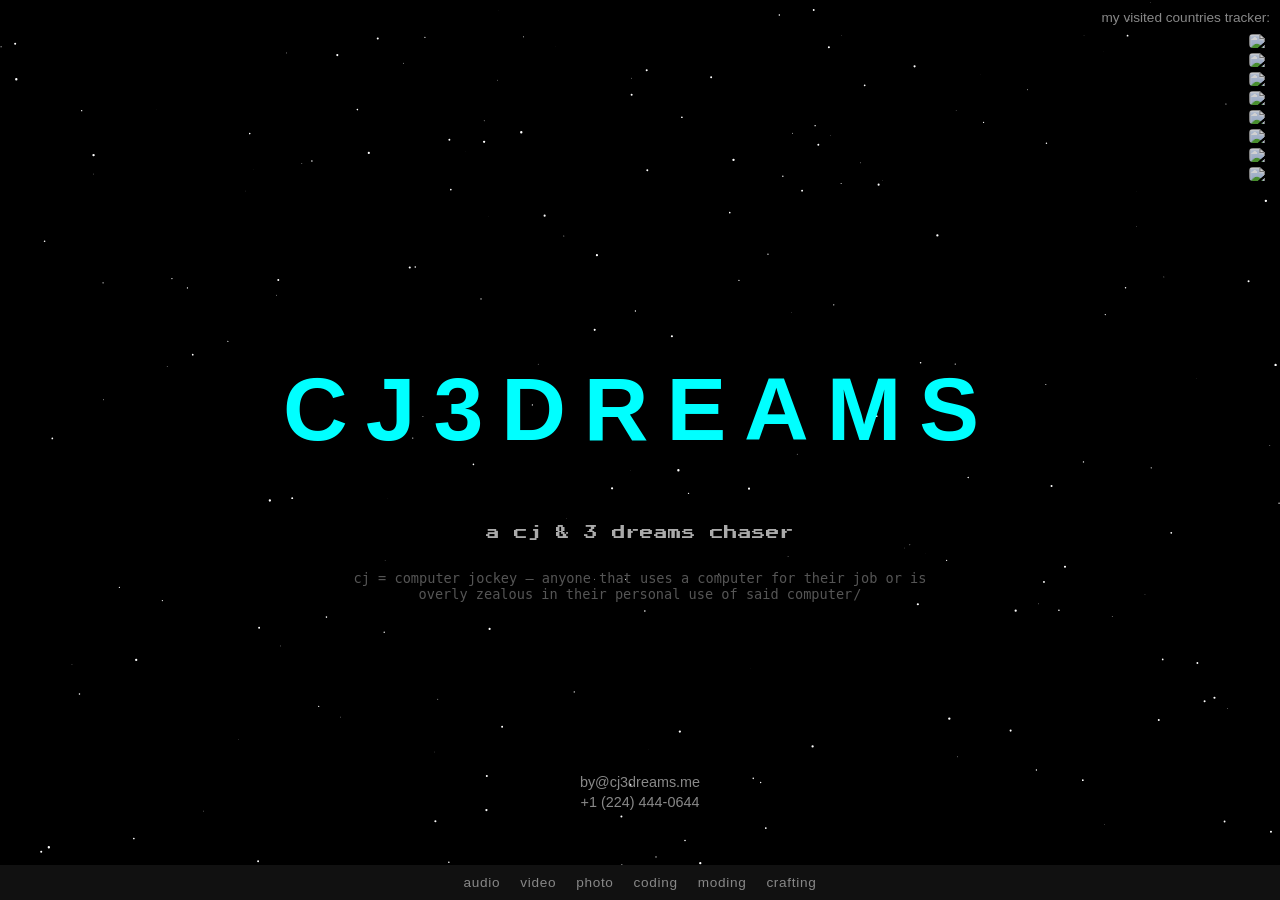
==== commit d16cfb2b: "Update index.html" ====
--- a/index.html
+++ b/index.html
@@ -1,410 +1,275 @@
 <!DOCTYPE html>
-<html lang="ru">
-
+<html lang="en">
 <head>
-  <link rel="icon" type="image/png" sizes="96x96" href="favicon96.png">
-  <link rel="icon" type="image/png" sizes="32x32" href="favicon32.png">
-  <link rel="icon" type="image/png" sizes="16x16" href="favicon16.png">
-  <meta charset="UTF-8">
-  <meta name="color-scheme" content="light only">
-  <meta name="viewport"
-    content="width=device-width, initial-scale=1.0, maximum-scale=1.0, user-scalable=no, viewport-fit=cover">
-  <title>Приглашение на свадьбу</title>
-  <link rel="preconnect" href="https://fonts.googleapis.com">
-  <link
-    href="https://fonts.googleapis.com/css2?family=Cormorant+Garamond:ital,wght@0,300;0,400;0,500;0,600;1,400&family=Cinzel:wght@400;500;600;700&family=Tangerine:wght@400;700&family=Great+Vibes&display=swap"
-    rel="stylesheet">
-  <!-- Подключаем CSS -->
-  <link rel="stylesheet" href="css/base.css">
-  <link rel="stylesheet" href="css/0-envelope.css">
-  <link rel="stylesheet" href="css/1-hero.css">
-  <link rel="stylesheet" href="css/2-countdown-quran.css">
-  <link rel="stylesheet" href="css/3-timeline.css">
-  <link rel="stylesheet" href="css/4-venue.css">
-  <link rel="stylesheet" href="css/5-footer.css">
+<meta charset="UTF-8">
+<meta name="viewport" content="width=device-width, initial-scale=1.0">
+<title>cj3dreams</title>
+<link rel="icon" href="favicon.ico" type="image/x-icon">
+<style>
+@keyframes slideIn { to {opacity:1; transform:translateY(0);} }
+@keyframes fadeIn { to {opacity:1; transform:translateY(0);} }
+@keyframes blink { 50% {opacity:0;} }
+@keyframes fadeCosmos { 0%,100%{opacity:1;} 50%{opacity:0.9;} }
+
+@keyframes pulse {
+  0%,100% { color:#888; }
+  50% { color:#00ffff; }
+}
+
+@media (max-width:768px){
+  .hero h1{font-size:17vw;}
+  .hero p{font-size:0.9rem;}
+  footer{gap:8px; font-size:0.7rem;}
+  .flags img{width:18px;height:12px;}
+}
+
+body, html {
+  margin:0; padding:0;
+  font-family: 'Poppins', sans-serif;
+  background:#000;
+  color:#fff;
+  overflow-x:hidden;
+  position: relative;
+}
+
+canvas { position: fixed; top:0; left:0; z-index:0; }
+
+.hero {
+  position: relative; z-index:1;
+  display: flex; flex-direction: column;
+  justify-content: center; align-items: center;
+  height:100vh; text-align:center; padding:0 20px;
+}
+
+.hero h1 {
+  font-size:7vw;
+  font-weight:900;
+  letter-spacing:0.2em;
+  color:#00ffff;
+  text-transform:uppercase;
+  opacity:0.9;
+  animation: fadeSlideIn 2s ease-out forwards, pulseOpacity 12s ease-in-out infinite;
+}
+
+@keyframes fadeSlideIn {
+  0% { opacity:0; transform: translateY(-50px); }
+  50% { opacity:1; transform: translateY(20px); }
+  100% { opacity:1; transform: translateY(0); }
+}
+@keyframes pulseOpacity {
+  0%,20%   { opacity:0.9; } 
+  50%      { opacity:0.5; } 
+  80%,95% { opacity:0.9; } 
+}
+
+.hero p {
+  font-family: 'Press Start 2P', monospace;
+  font-size:0.85rem; margin-top:0.3rem;
+  color:#aaa; opacity:0; transform:translateY(15px);
+  animation:fadeIn 2s 2s forwards;
+  position: relative;
+  transition: color 0.1s, left 0.1s, top 0.1s;
+}
+
+@font-face {
+    font-family: 'Telegrama';
+    font-style: normal;
+    font-weight: 400;
+    src: local('Telegrama'), url('https://fonts.cdnfonts.com/s/26438/telegraw.woff') format('woff');
+}
+
+.hero small {
+  font-family: 'Telegrama', monospace; display: block;
+  font-size: 0.85rem; color: #555; margin-top: 16px; max-width: 600px;
+  text-align: center;
+}
+
+.cursor-blink::after {
+  content:"/";
+  animation: blink 1s steps(1) infinite;
+  margin-left:1px;
+}
+
+footer {
+  position: fixed; bottom:0; width:100%;
+  background:#111; padding:10px 0;
+  display:flex; justify-content:center; gap:20px;
+  font-size:0.85rem; letter-spacing:0.05em; color:#888; z-index:1;
+}
+footer span:hover { color:#00ffff; cursor:pointer; transition:0.3s; }
+
+.flags {
+  position: fixed; top:10px; right:10px;
+  display:flex; flex-direction:column;
+  gap:5px; align-items:flex-end; z-index:1;
+}
+.flags small {
+  color:#888; margin-bottom:4px; font-size:0.85rem;
+  text-transform: lowercase;
+  animation: pulse 3s infinite;
+}
+.flags img { 
+  width:21px; 
+  height:14px; 
+  opacity:0.82; 
+  border-radius:4px; 
+  transition: transform 0.3s; 
+}
+.flags img:hover { transform: scale(1.5); }
+
+.info-cards {
+  position: fixed; left:50%; transform:translateX(-50%);
+  bottom:90px; display:flex; flex-direction:column; gap:4px;
+  z-index:1; align-items:center; color:#888; font-size:0.9rem;
+  text-align:center;
+}
+.info-cards div { cursor: pointer; transition: color 0.3s; }
+.info-cards div:hover { color: #00ffff; }
+
+</style>
+
+<link href="https://fonts.googleapis.com/css2?family=Press+Start+2P&display=swap" rel="stylesheet">
 </head>
-
 <body>
 
-  <!-- ЕДИНЫЙ НЕПРЕРЫВНЫЙ ФОН ДЛЯ ВСЕЙ СТРАНИЦЫ -->
-  <div class="bg-fixed" aria-hidden="true"></div>
-
-  <!-- ============ 0. КОНВЕРТ ============ -->
-  <div class="invitation-screen" id="invitationScreen">
-    <div class="bg-particles" id="bgParticles"></div>
-
-    <div class="invitation-wrapper">
-      <div class="lang-switcher" id="langSwitcher">
-        <button class="lang-switcher-btn" title="Выбрать язык">RU</button>
-      </div>
-      <div class="envelope-float" id="envelopeFloat" style="margin-top: 25vh;">
-
-
-        <div class="envelope-3d" id="envelope3d">
-
-          <!-- Задняя стенка конверта -->
-          <div class="env-back"></div>
-
-          <!-- Карточка -->
-          <div class="env-card" id="envCard">
-            <div class="env-card-glow"></div>
-            <div class="env-card-inner">
-              <div class="ec-orn">✦</div>
-              <div class="ec-mono gold-shine" id="monogram">MJ</div>
-              <div class="ec-title">Wedding Invitation</div>
-              <div class="ec-divider"></div>
-              <div class="ec-text" data-lang-key="envelope_text">Мы рады пригласить Вас<br>наше свадебное торжество
-              </div>
-              <div class="ec-orn">✦</div>
-            </div>
-          </div>
-
-          <!-- Карман -->
-          <div class="env-pocket"></div>
-
-          <!-- Ленты -->
-          <div class="env-ribbon-vertical" id="ribbonV"></div>
-          <div class="env-ribbon-horizontal" id="ribbonH"></div>
-
-          <!-- Клапан -->
-          <div class="env-flap" id="envFlap"></div>
-
-          <!-- Восковая печать -->
-          <div class="env-seal" id="envSeal">
-            <div class="wax-glow"></div>
-            <div class="wax-body">
-              <div class="wax-stamp" id="waxMonogram"></div>
-            </div>
-            <div class="wax-crack crack-1"></div>
-            <div class="wax-crack crack-2"></div>
-          </div>
-
-        </div>
-      </div>
-
-      <div class="open-hint" id="openHint">
-        <span class="hint-glow" data-lang-key="open_hint">Снимите печать</span>
-        <div class="hint-arrow">↓</div>
-      </div>
-    </div>
-
-    <div class="spark-field" id="sparkField"></div>
-  </div>
-
-  <!-- ============ ОСНОВНОЙ КОНТЕНТ ============ -->
-  <main class="content" id="content">
-
-    <div class="bg-decorations" id="bgDecorations">
-      <div class="petals" id="petals"></div>
-      <div class="crystal-rain" id="crystalRain"></div>
-      <div class="ambient-sparkle" id="ambientSparkle"></div>
-      <div class="floral-drift" id="floralDrift"></div>
-    </div>
-
-
-    <!-- 1. HERO -->
-    <section class="hero">
-      <div class="hero-bg"></div>
-      <div class="hero-overlay"></div>
-
-      <div class="hero-florals" aria-hidden="true">
-        <span class="floral fl-1">❀</span>
-        <span class="floral fl-2">❀</span>
-        <span class="floral fl-3">❀</span>
-        <span class="floral fl-4">❀</span>
-      </div>
-
-      <div class="chandeliers">
-        <span></span><span></span><span></span><span></span><span></span>
-      </div>
-
-      <div class="hero-inner reveal">
-        <div class="hero-topline" data-lang-key="hero_topline">— Приглашаем —<br>— на свадебное торжество —</div>
-        <div class="hero-monogram">
-          <span class="mono-letter gold-shine" id="monogram">JM</span>
-        </div>
-
-        <h1 class="hero-names">
-          <span class="names-row fit-text" id="namesRow">
-            <span class="name-shine" id="groomName">Джамшед</span>
-            <span class="names-and">&amp;</span>
-            <span class="name-shine" id="brideName">Муздалифа</span>
-          </span>
-        </h1>
-
-        <div class="hero-line"></div>
-        <div class="hero-date" id="weddingDate">7 ноября 2026</div>
-
-        <div class="hero-quran">
-          <div class="hq-orn">❁❁❁</div>
-          <p class="hq-translate" data-lang-key="quran_1_translate">«И сотворили Мы вас парами»</p>
-          <div class="hq-ref" data-lang-key="quran_1_ref">— Коран, Сура 78 «Весть», аят 8 —</div>
-        </div>
-
-        <div class="scroll-down">
-          <div class="mouse"></div>
-          <span data-lang-key="scroll_down">Листайте вниз</span>
-        </div>
-      </div>
-    </section>
-
-    <!-- 2. ОБРАТНЫЙ ОТСЧЁТ + АЯТ -->
-    <section class="countdown-sec reveal">
-      <h2 class="section-title" data-lang-key="countdown_title">До торжества осталось</h2>
-      <div class="countdown" id="countdown">
-        <div class="cd-item"><span class="cd-num" id="cdDays">00</span><span class="cd-label"
-            data-lang-key="cd_days">дней</span></div>
-        <div class="cd-item"><span class="cd-num" id="cdHours">00</span><span class="cd-label"
-            data-lang-key="cd_hours">часов</span></div>
-        <div class="cd-item"><span class="cd-num" id="cdMins">00</span><span class="cd-label"
-            data-lang-key="cd_mins">минут</span></div>
-        <div class="cd-item"><span class="cd-num" id="cdSecs">00</span><span class="cd-label"
-            data-lang-key="cd_secs">секунд</span></div>
-      </div>
-    </section>
-
-    <section class="quran-sec reveal">
-      <div class="quran-frame">
-        <div class="quran-corner tl"></div>
-        <div class="quran-corner tr"></div>
-        <div class="quran-corner bl"></div>
-        <div class="quran-corner br"></div>
-        <div class="quran-orn">❁</div>
-        <p class="quran-translate" data-lang-key="quran_2_translate">«И из Его знамений — то, что Он сотворил для вас из
-          вас самих супругов, чтобы вы находили в них покой, и установил между вами любовь и милосердие»</p>
-        <div class="quran-divider"><span>❖</span></div>
-        <div class="quran-ref" data-lang-key="quran_2_ref">Сура Ар-Рум, 30:21</div>
-      </div>
-    </section>
-
-    <!-- 3. ТАЙМЛАЙН -->
-    <section class="timeline-sec">
-      <h2 class="section-title reveal" data-lang-key="timeline_title">Ход торжества</h2>
-      <div class="timeline" id="timeline">
-        <div class="tl-progress" id="tlProgress"></div>
-
-        <div class="tl-item reveal" data-side="left">
-          <div class="tl-dot"><span class="tl-icon">🌅</span></div>
-          <div class="tl-card">
-            <div class="tl-time">08:00</div>
-            <h3 class="tl-name" data-lang-key="tl_name_1">Оши Нахор</h3>
-            <p class="tl-desc" data-lang-key="tl_desc_1">Утренний плов — древняя традиция, объединяющая семьи за одним
-              дастарханом.</p>
-          </div>
-        </div>
-
-        <div class="tl-item reveal" data-side="right">
-          <div class="tl-dot"><span class="tl-icon">🤵</span></div>
-          <div class="tl-card">
-            <div class="tl-time">14:00</div>
-            <h3 class="tl-name" data-lang-key="tl_name_2">Ҷўра-домод</h3>
-            <p class="tl-desc" data-lang-key="tl_desc_2">Сбор друзей жениха и торжественные проводы по традиции.</p>
-          </div>
-        </div>
-
-        <div class="tl-item reveal" data-side="left">
-          <div class="tl-dot"><span class="tl-icon">💍</span></div>
-          <div class="tl-card">
-            <div class="tl-time">15:30</div>
-            <h3 class="tl-name" data-lang-key="tl_name_3">Церемония</h3>
-            <p class="tl-desc" data-lang-key="tl_desc_3">Торжественная регистрация и обмен клятвами перед близкими.</p>
-          </div>
-        </div>
-
-        <div class="tl-item reveal" data-side="right">
-          <div class="tl-dot"><span class="tl-icon">🍽️</span></div>
-          <div class="tl-card">
-            <div class="tl-time">18:00</div>
-            <h3 class="tl-name" data-lang-key="tl_name_4">Свадебный банкет</h3>
-            <p class="tl-desc" data-lang-key="tl_desc_4">Праздничный ужин, музыка и первый танец молодожёнов.</p>
-          </div>
-        </div>
-
-        <div class="tl-item reveal" data-side="left">
-          <div class="tl-dot"><span class="tl-icon">🎂</span></div>
-          <div class="tl-card">
-            <div class="tl-time">20:00</div>
-            <h3 class="tl-name" data-lang-key="tl_name_5">Свадебный торт</h3>
-            <p class="tl-desc" data-lang-key="tl_desc_5">Разрезание торта и сладкий момент под звёздным светом люстр.
-            </p>
-          </div>
-        </div>
-
-        <div class="tl-item reveal" data-side="right">
-          <div class="tl-dot"><span class="tl-icon">🌙</span></div>
-          <div class="tl-card">
-            <div class="tl-time">21:00</div>
-            <h3 class="tl-name" data-lang-key="tl_name_6">Завершение торжества</h3>
-            <p class="tl-desc" data-lang-key="tl_desc_6">Тёплые объятия, слова благодарности и добрые пожелания на
-              прощание.</p>
-          </div>
-        </div>
-      </div>
-    </section>
-
-    <!-- 4. МЕСТО ПРОВЕДЕНИЯ -->
-    <section class="venue-sec reveal">
-      <h2 class="section-title" data-lang-key="venue_title">Место торжества</h2>
-      <div class="venue-card">
-        <div class="venue-florals">❀ ❦ ❀</div>
-        <div class="venue-icon">📍</div>
-        <h3 class="venue-name" id="venueName">Свадебный зал «Tajmahal»</h3>
-        <p class="venue-addr" id="venueAddr">Tajmahal Diamond, Худжанд</p>
-        <div class="venue-map">
-          <iframe id="mapFrame"
-            src="https://www.google.com/maps?q=Tajmahal+Diamonds+Hall&ll=40.2984074,69.6478986&z=18&output=embed"
-            loading="lazy" referrerpolicy="no-referrer-when-downgrade"></iframe>
-        </div>
-        <a class="venue-btn" id="mapBtn" data-lang-key="open_map" href="https://maps.app.goo.gl/HWGpkXRQCatr9p626"
-          target="_blank">Открыть в картах</a>
-      </div>
-    </section>
-
-    <!-- 5. ФУТЕР -->
-    <footer class="footer reveal">
-
-      <!-- 1. Карусель поздравлений -->
-      <div class="wishes-count" id="wishesCount">0</div>
-      <div class="wishes-carousel swiper">
-        <div class="swiper-wrapper" id="wishesList"></div>
-        <div class="swiper-pagination"></div>
-      </div>
-
-      <div class="footer-divider"></div>
-
-      <!-- 2. Окно "Оставить поздравление" -->
-      <button class="rsvp-btn" id="wishOpenBtn" data-lang-key="wish_open_btn">Оставить поздравление</button>
-      <div class="modal-overlay" id="wishModal">
-        <div class="modal-box">
-          <span class="close-modal" id="wishModalClose">&times;</span>
-          <h3 data-lang-key="wish_modal_title">Оставить поздравление</h3>
-          <form id="wishForm" class="modal-form">
-            <div class="form-group">
-              <label for="wishName" data-lang-key="wish_name_label">Ваше имя</label>
-              <input type="text" id="wishName" required minlength="2">
-            </div>
-            <div class="form-group">
-              <label for="wishText" data-lang-key="wish_text_label">Ваше поздравление</label>
-              <textarea id="wishText" rows="4" required minlength="6"></textarea>
-            </div>
-            <div class="checkbox-group">
-              <input type="checkbox" id="wishConsent" required>
-              <label for="wishConsent" data-lang-key="wish_consent">Я даю согласие на публикацию моего поздравления на
-                сайте после предварительной проверки организаторами свадьбы и я понимаю, что окончательное решение о
-                публикации остаётся за ними.</label>
-            </div>
-            <button type="submit" class="rsvp-btn" data-lang-key="wish_submit">Отправить</button>
-          </form>
-          <div class="modal-success" id="wishSuccess">
-            <span class="emoji">📨</span>
-            <span data-lang-key="wish_sent_text">Спасибо! Ваше поздравление отправлено на модерацию и будет опубликовано
-              после проверки.</span>
-          </div>
-        </div>
-      </div>
-
-      <!-- Сообщение снаружи (вместо кнопки после отправки) -->
-      <div id="wishSuccessOutside" class="modal-success" style="display: none;">
-        <span class="emoji">📨</span>
-        <span data-lang-key="wish_sent_text">Спасибо! Ваше поздравление отправлено на модерацию и будет опубликовано
-          после проверки.</span>
-      </div>
-
-      <div class="footer-divider"></div>
-
-      <!-- 3. Монограмма и имена (существующий блок) -->
-      <div class="footer-mono gold-shine" id="footMono">MJ</div>
-      <p class="footer-names">
-        <span class="fit-text" id="footNamesWrap">
-          <span class="name-shine" id="footNames">Джамшед</span>
-          <span class="names-and">&amp;</span>
-          <span class="name-shine">Муздалифа</span>
-        </span>
-      </p>
-      <p class="footer-date" id="footDate">07.11.2026</p>
-
-      <div class="footer-divider"></div>
-
-      <!-- 4. Модальное окно RSVP (открывается через старую кнопку) -->
-      <div class="modal-overlay" id="rsvpModal">
-        <div class="modal-box">
-          <span class="close-modal" id="rsvpModalClose">&times;</span>
-          <h3 data-lang-key="rsvp_modal_title">Подтверждение участия</h3>
-          <form id="rsvpForm" class="modal-form">
-            <div class="form-group">
-              <label for="rsvpName" data-lang-key="rsvp_name_label">Ваше имя</label>
-              <input type="text" id="rsvpName" required>
-            </div>
-            <div class="form-group">
-              <label for="rsvpPhone" data-lang-key="rsvp_phone_label">Телефон (необязательно)</label>
-              <input type="tel" id="rsvpPhone" placeholder="+ХХХ...">
-            </div>
-            <div class="form-group">
-              <label for="rsvpSide" data-lang-key="rsvp_side_label">Вы со стороны</label>
-              <select id="rsvpSide" required>
-                <option value="groom" data-lang-key="rsvp_side_groom" selected>Жениха</option>
-                <option value="bride" data-lang-key="rsvp_side_bride">Невесты</option>
-              </select>
-            </div>
-            <div class="form-group">
-              <label for="rsvpGuests" data-lang-key="rsvp_guests_label">Количество гостей</label>
-              <select id="rsvpGuests" required>
-                <option value="1" selected>1</option>
-                <option value="2">2</option>
-                <option value="3">3</option>
-                <option value="4+">4+</option>
-              </select>
-            </div>
-            <button type="submit" class="rsvp-btn" data-lang-key="rsvp_submit">Подтвердить</button>
-          </form>
-
-          <div class="modal-success" id="rsvpSuccess">
-            <span class="emoji">✅</span>
-            <span data-lang-key="rsvp_sent_text">Спасибо! Мы учли ваше присутствие.</span>
-          </div>
-        </div>
-      </div>
-
-      <!-- Сообщение снаружи (вместо кнопки после отправки) -->
-      <div id="rsvpSuccessOutside" class="modal-success" style="display: none;">
-        <span class="emoji">✅</span>
-        <span data-lang-key="rsvp_sent_text">Спасибо! Мы учли ваше присутствие.</span>
-      </div>
-
-      <!-- 5. Старый блок RSVP (теперь он открывает модалку, номер телефона убран) -->
-      <div class="footer-rsvp">
-        <div class="rsvp-orn">❦</div>
-        <h2 class="rsvp-title" data-lang-key="rsvp_title">Будем рады видеть вас</h2>
-        <!-- Кнопка теперь открывает модальное окно, а не звонит -->
-        <button class="rsvp-btn" id="rsvpOpenBtn" data-lang-key="rsvp_btn">Подтвердить участие</button>
-      </div>
-
-      <!-- 6. Сердечки -->
-      <div class="footer-hearts">❤</div>
-    </footer>
-  </main>
-
-  <!-- Кнопка музыки -->
-  <button class="music-btn" id="musicBtn" title="Музыка">♪</button>
-  <audio id="bgMusic" loop preload="auto">
-    <source src="assets/audio/audio.opus" type="audio/mpeg">
-  </audio>
-
-  <!-- Подключаем JavaScript -->
-  <script src="js/config.js"></script>
-  <script src="js/utils.js"></script>
-  <script src="js/i18n.js"></script>
-  <script src="js/0-envelope.js"></script>
-  <script src="js/1-hero.js"></script>
-  <script src="js/2-countdown.js"></script>
-  <script src="js/3-timeline.js"></script>
-  <script src="js/4-venue.js"></script>
-  <script src="js/5-footer.js"></script>
-  <script src="js/music.js"></script>
-  <script src="js/main.js"></script>
-
-  <link rel="stylesheet" href="https://cdn.jsdelivr.net/npm/swiper@11/swiper-bundle.min.css" />
-  <script src="https://cdn.jsdelivr.net/npm/swiper@11/swiper-bundle.min.js"></script>
+<audio id="bg-music" loop>
+  <source src="audio.mp3" type="audio/mpeg">
+  <source src="audio.ogg" type="audio/ogg">
+</audio>
+
+<canvas id="stars"></canvas>
+
+<div class="hero">
+  <h1>CJ3DREAMS</h1>
+  <p id="glitch-text">a cj & 3 dreams chaser</p>
+  <small class="cursor-blink">cj = computer jockey — anyone that uses a computer for their job or is overly zealous in their personal use of said computer</small>
+</div>
+
+<div class="flags">
+  <small>my visited countries tracker:</small>
+<img src="https://cdn.jsdelivr.net/gh/lipis/flag-icons/flags/4x3/de.svg" alt="Germany">
+<img src="https://cdn.jsdelivr.net/gh/lipis/flag-icons/flags/4x3/dk.svg" alt="Denmark">
+<img src="https://cdn.jsdelivr.net/gh/lipis/flag-icons/flags/4x3/fr.svg" alt="France">
+<img src="https://cdn.jsdelivr.net/gh/lipis/flag-icons/flags/4x3/kz.svg" alt="Kazakhstan">
+<img src="https://cdn.jsdelivr.net/gh/lipis/flag-icons/flags/4x3/tj.svg" alt="Tajikistan">
+<img src="https://cdn.jsdelivr.net/gh/lipis/flag-icons/flags/4x3/tr.svg" alt="Turkey">
+<img src="https://cdn.jsdelivr.net/gh/lipis/flag-icons/flags/4x3/uz.svg" alt="Uzbekistan">
+<img src="https://cdn.jsdelivr.net/gh/lipis/flag-icons/flags/4x3/us.svg" alt="USA">
+</div>
+
+<footer>
+  <span>audio</span>
+  <span>video</span>
+  <span>photo</span>
+  <span>coding</span>
+  <span>moding</span>
+  <span>crafting</span>
+</footer>
+
+<div class="info-cards">
+  <div onclick="window.location='mailto:by@cj3dreams.me'">by@cj3dreams.me</div>
+  <div onclick="window.location='tel:+12244440644'">+1 (224) 444-0644</div>
+</div>
+
+<script>
+const canvas = document.getElementById('stars');
+const ctx = canvas.getContext('2d');
+
+let stars = [];
+function createStars() {
+  const w = canvas.width = window.innerWidth;
+  const h = canvas.height = window.innerHeight;
+  const starsCount = Math.floor((w*h)/5000);
+  stars = [];
+  for(let i=0;i<starsCount;i++){
+    stars.push({x:Math.random()*w, y:Math.random()*h, r:Math.random()*1.2, d:Math.random()*0.5+0.1});
+  }
+}
+createStars();
+
+function drawStars(){
+  ctx.clearRect(0,0,canvas.width,canvas.height);
+  ctx.fillStyle = 'white';
+  ctx.beginPath();
+  stars.forEach(s=>{
+    ctx.moveTo(s.x,s.y);
+    ctx.arc(s.x,s.y,s.r,0,Math.PI*2);
+  });
+  ctx.fill();
+  updateStars();
+}
+
+function updateStars(){
+  stars.forEach(s=>{
+    s.y += s.d*0.2;
+    if(s.y>canvas.height) s.y=0;
+  });
+}
+
+function animate(){
+  drawStars();
+  requestAnimationFrame(animate);
+}
+animate();
+
+window.addEventListener('resize', ()=>{ createStars(); });
+
+const bgMusic = document.getElementById("bg-music");
+document.body.addEventListener("click", ()=>{ bgMusic.play().catch(()=>{}); }, { once:true });
+
+const glitchText = document.getElementById('glitch-text');
+const originalText = glitchText.textContent;
+glitchText.innerHTML = originalText.split('').map(c => `<span>${c}</span>`).join('');
+
+const spans = glitchText.querySelectorAll('span');
+
+function applyGlitch() {
+  glitchText.style.background = 'linear-gradient(90deg, #fff 20%, #aaa 50%, #fff 80%)';
+  glitchText.style.backgroundClip = 'text';
+  glitchText.style.webkitBackgroundClip = 'text';
+  glitchText.style.color = 'transparent';
+
+  spans.forEach(span => {
+    if(Math.random() < 0.15) { 
+      const x = (Math.random()-0.3) * 2.1; 
+      const y = (Math.random()-0.4) * 2.1;
+      const gray = Math.floor(Math.random() * 100 + 150);
+      span.style.position = 'relative';
+      span.style.left = `${x}px`;
+      span.style.top = `${y}px`;
+      span.style.color = `rgb(${gray},${gray},${gray})`;
+    } else {
+      span.style.left = '1px';
+      span.style.top = '0px';
+      span.style.color = '#aaa';
+    }
+  });
+}
+
+function resetGlitch() {
+  glitchText.style.background = 'none';
+  glitchText.style.color = '#aaa';
+  spans.forEach(span => {
+    span.style.left = '0px';
+    span.style.top = '0px';
+    span.style.color = '#aaa';
+  });
+}
+
+function glitchBurst(times=3, delay=120) {
+  if(times <= 0) {
+    setTimeout(() => glitchBurst(3, delay), 500 + Math.random()*1000);
+    return;
+  }
+  applyGlitch();
+  setTimeout(() => {
+    resetGlitch();
+    setTimeout(() => glitchBurst(times - 1, delay), delay);
+  }, delay);
+}
+
+glitchBurst();
+</script>
+
 </body>
-
-</html>+</html>
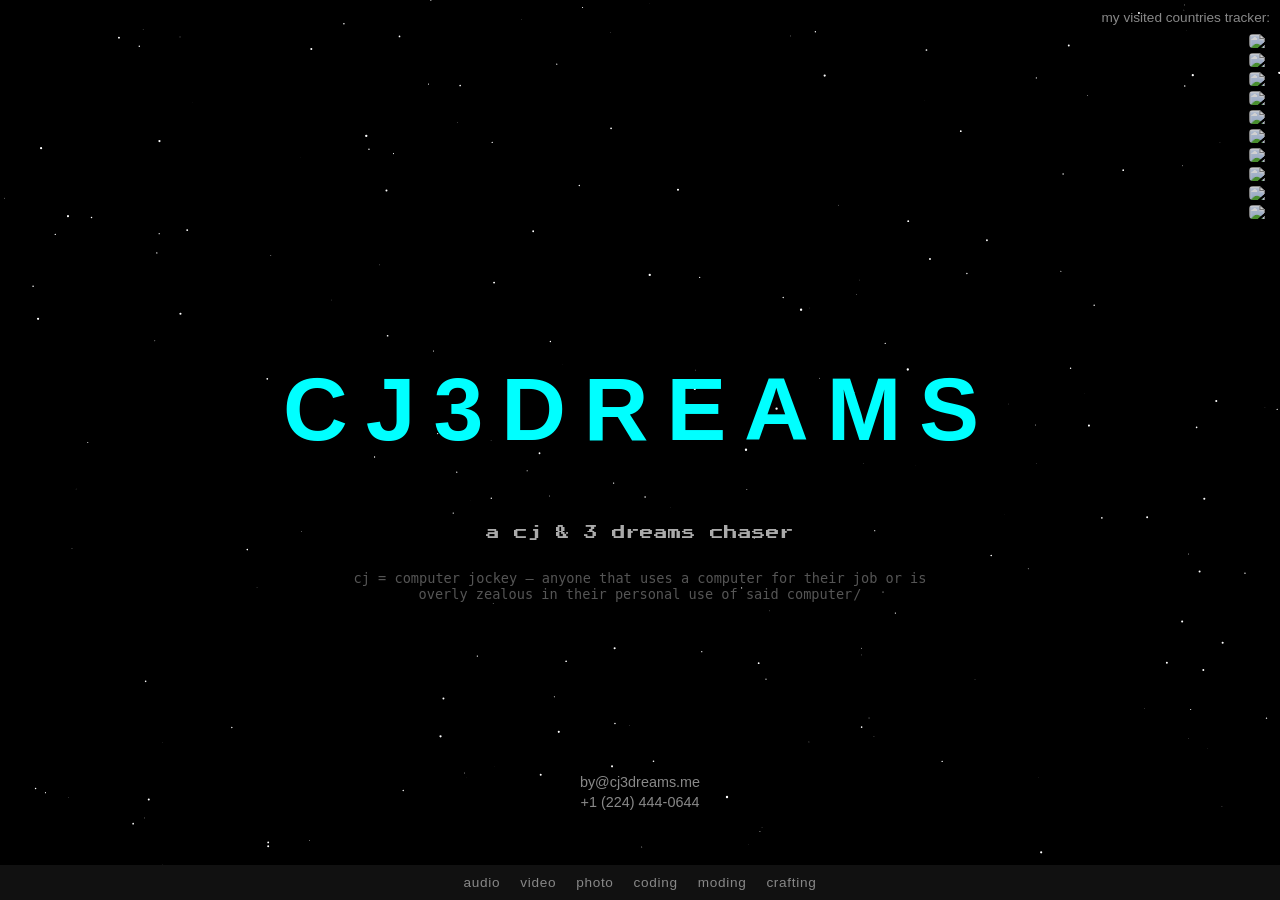
==== commit d838724e: "Update index.html" ====
--- a/index.html
+++ b/index.html
@@ -151,6 +151,8 @@
 <img src="https://cdn.jsdelivr.net/gh/lipis/flag-icons/flags/4x3/dk.svg" alt="Denmark">
 <img src="https://cdn.jsdelivr.net/gh/lipis/flag-icons/flags/4x3/fr.svg" alt="France">
 <img src="https://cdn.jsdelivr.net/gh/lipis/flag-icons/flags/4x3/kz.svg" alt="Kazakhstan">
+<img src="https://cdn.jsdelivr.net/gh/lipis/flag-icons/flags/4x3/no.svg" alt="Norway">
+<img src="https://cdn.jsdelivr.net/gh/lipis/flag-icons/flags/4x3/nt.svg" alt="Netherlands">
 <img src="https://cdn.jsdelivr.net/gh/lipis/flag-icons/flags/4x3/tj.svg" alt="Tajikistan">
 <img src="https://cdn.jsdelivr.net/gh/lipis/flag-icons/flags/4x3/tr.svg" alt="Turkey">
 <img src="https://cdn.jsdelivr.net/gh/lipis/flag-icons/flags/4x3/uz.svg" alt="Uzbekistan">
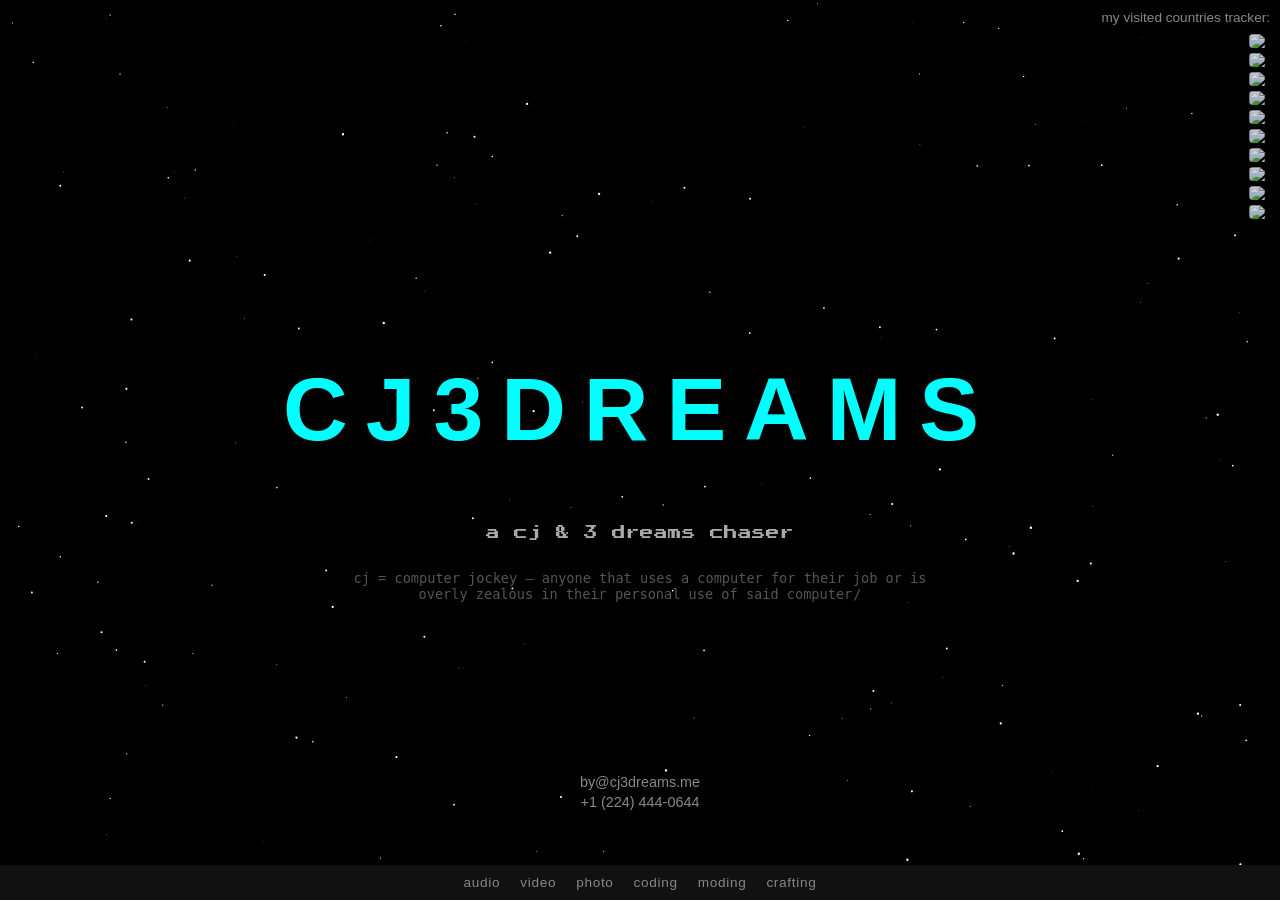
==== commit d0431b42: "Update index.html" ====
--- a/index.html
+++ b/index.html
@@ -152,7 +152,7 @@
 <img src="https://cdn.jsdelivr.net/gh/lipis/flag-icons/flags/4x3/fr.svg" alt="France">
 <img src="https://cdn.jsdelivr.net/gh/lipis/flag-icons/flags/4x3/kz.svg" alt="Kazakhstan">
 <img src="https://cdn.jsdelivr.net/gh/lipis/flag-icons/flags/4x3/no.svg" alt="Norway">
-<img src="https://cdn.jsdelivr.net/gh/lipis/flag-icons/flags/4x3/nt.svg" alt="Netherlands">
+<img src="https://cdn.jsdelivr.net/gh/lipis/flag-icons/flags/4x3/nl.svg" alt="Netherlands">
 <img src="https://cdn.jsdelivr.net/gh/lipis/flag-icons/flags/4x3/tj.svg" alt="Tajikistan">
 <img src="https://cdn.jsdelivr.net/gh/lipis/flag-icons/flags/4x3/tr.svg" alt="Turkey">
 <img src="https://cdn.jsdelivr.net/gh/lipis/flag-icons/flags/4x3/uz.svg" alt="Uzbekistan">
